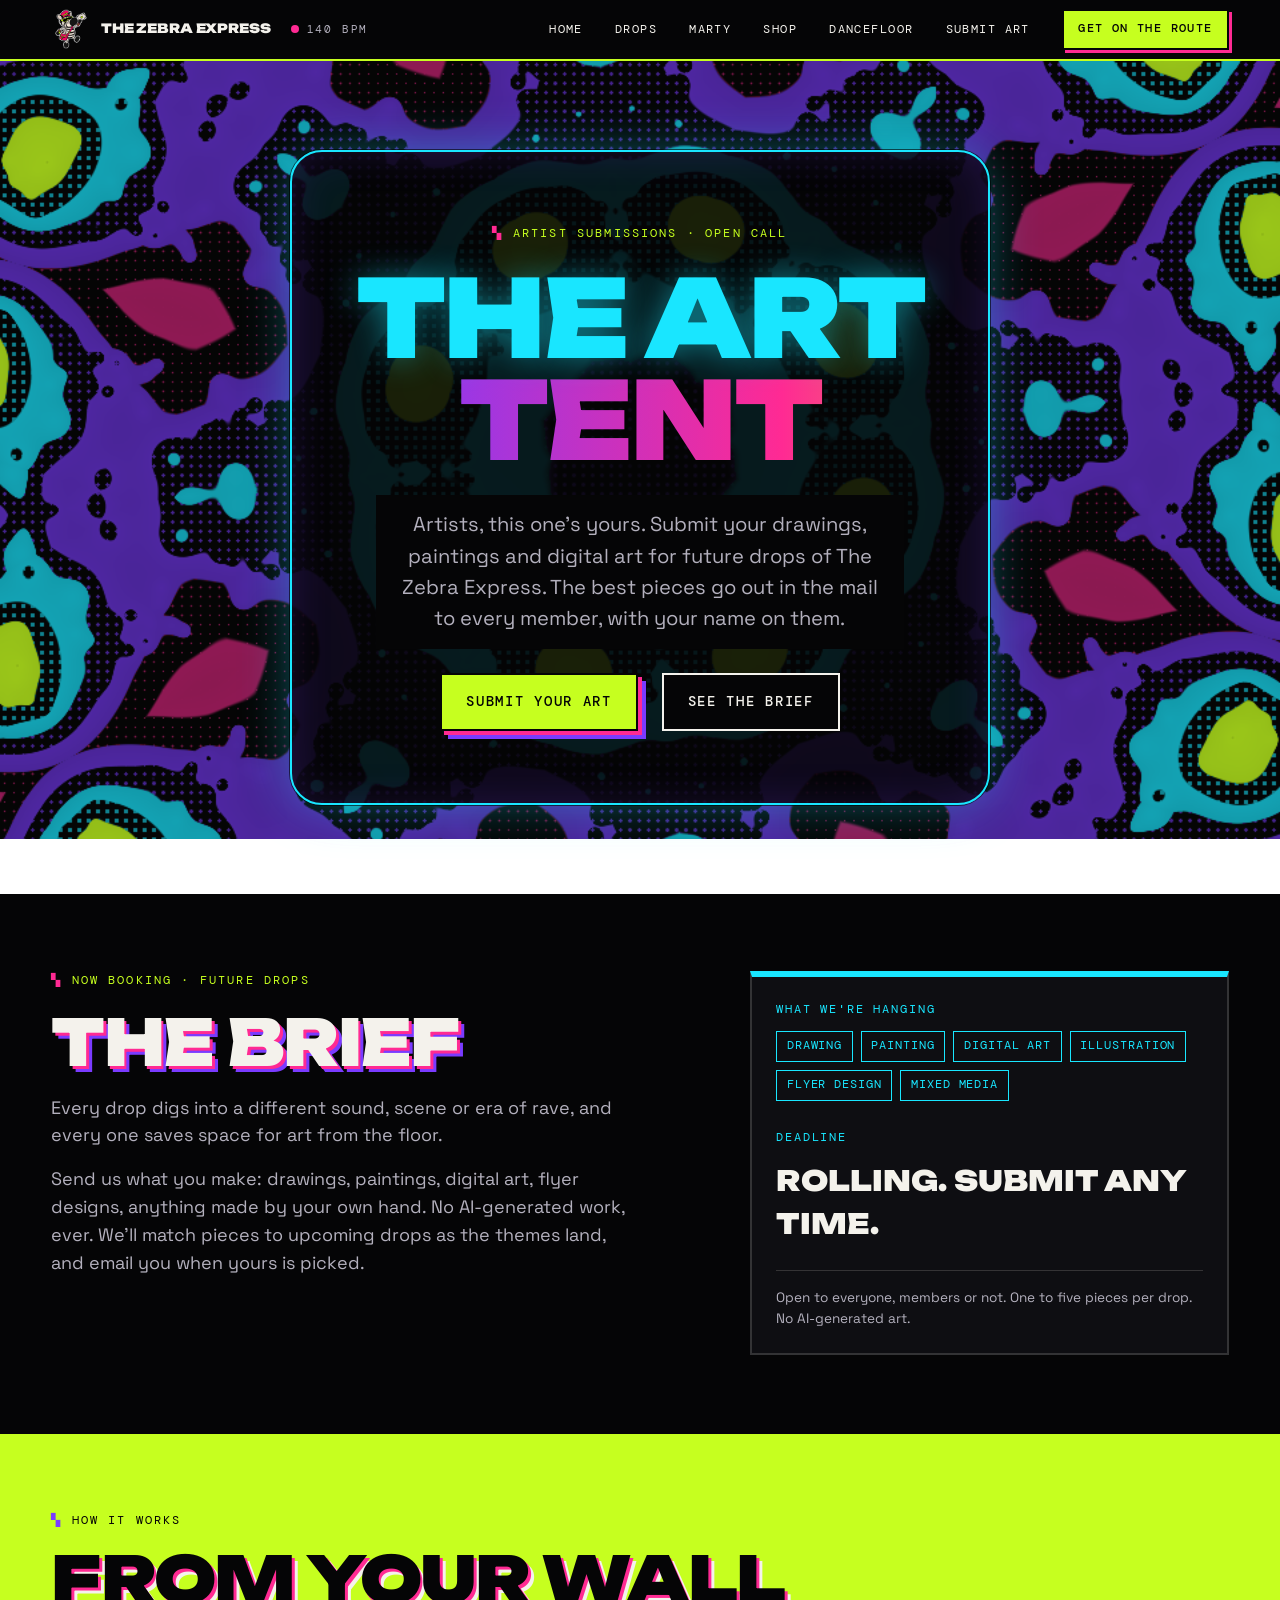
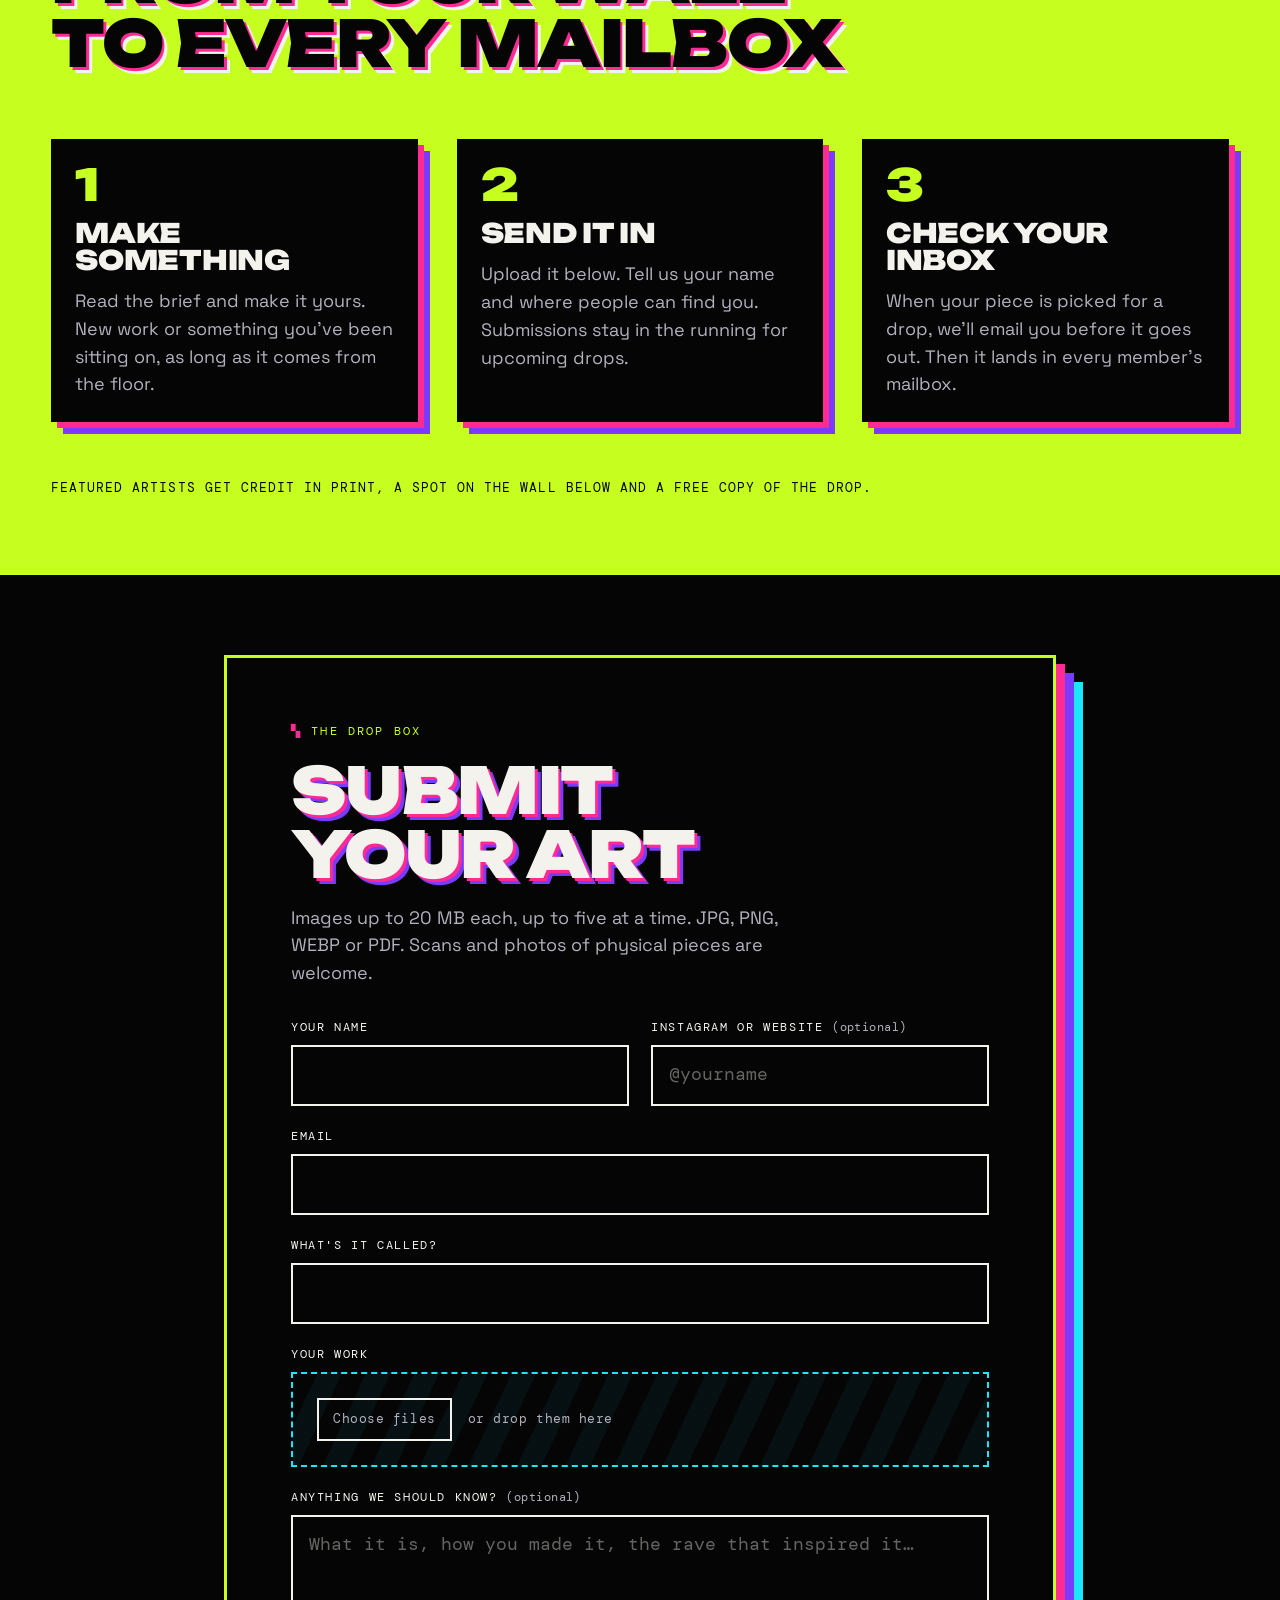
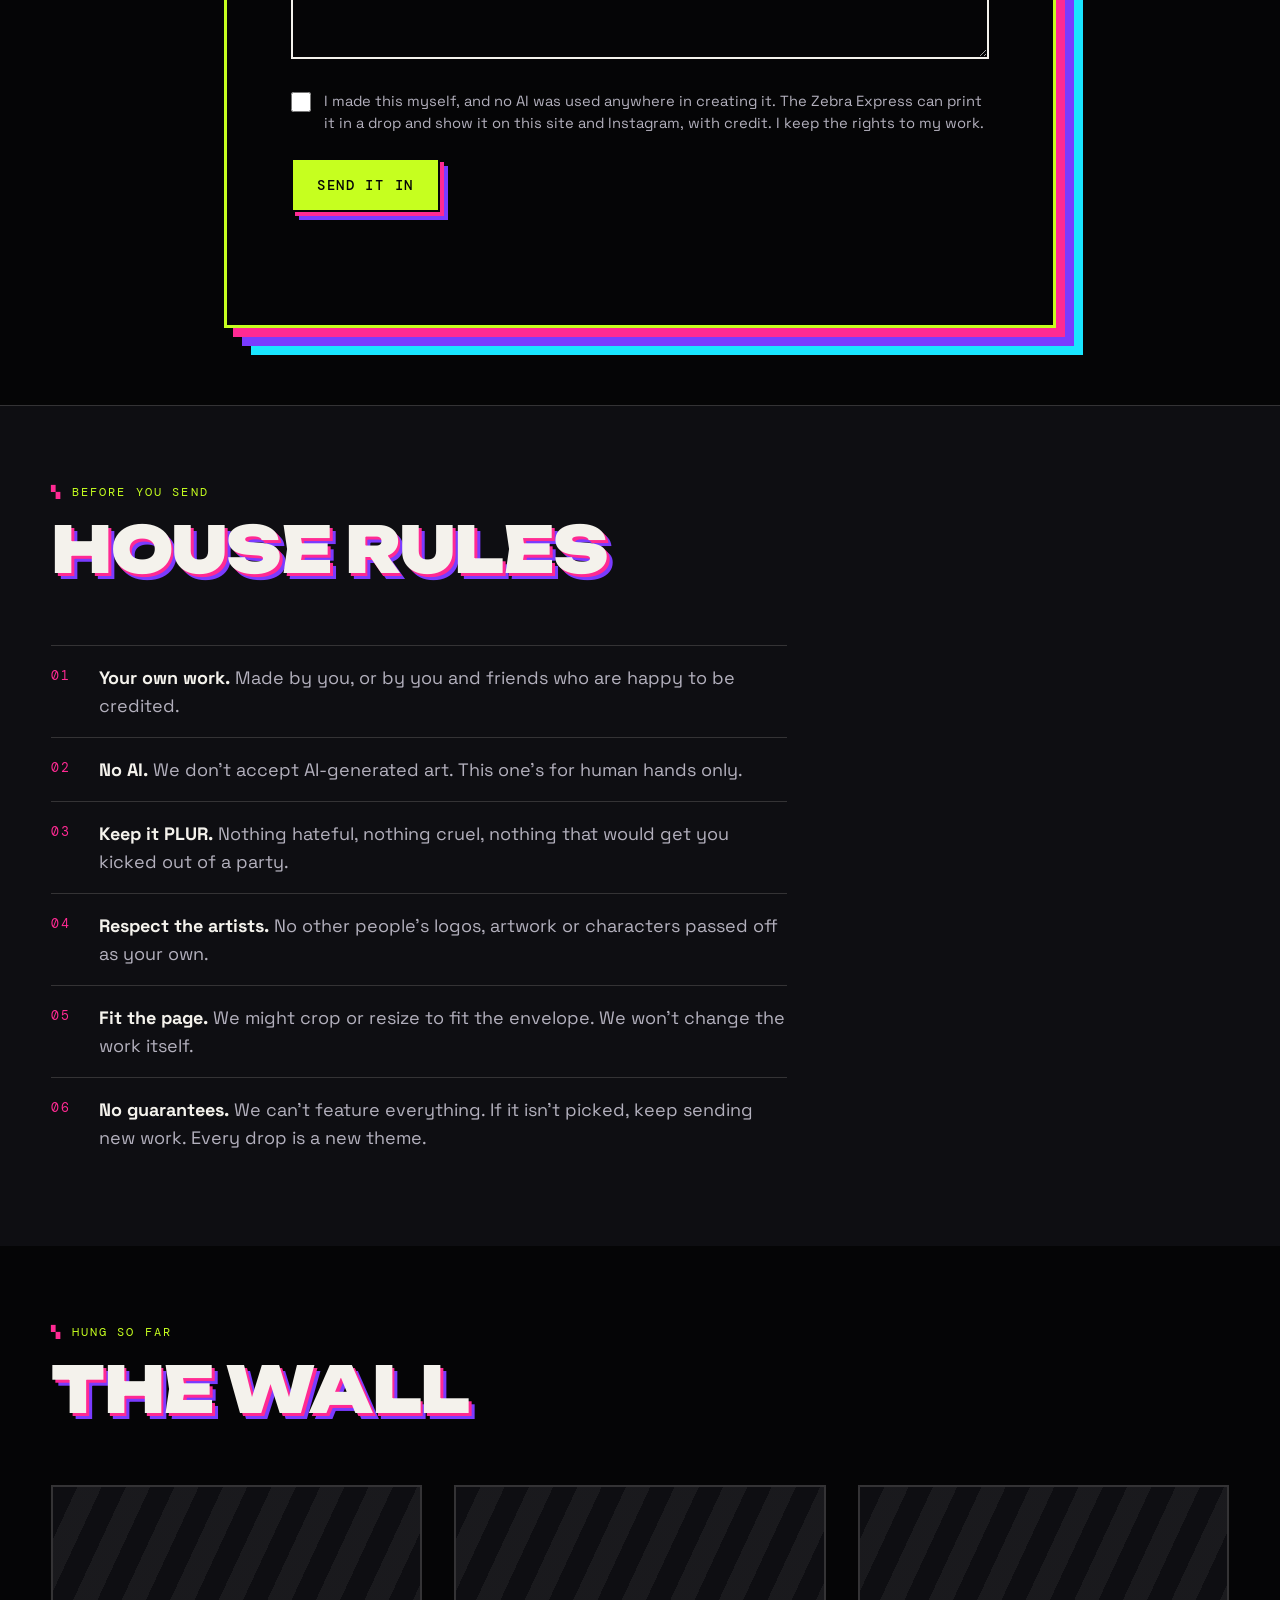
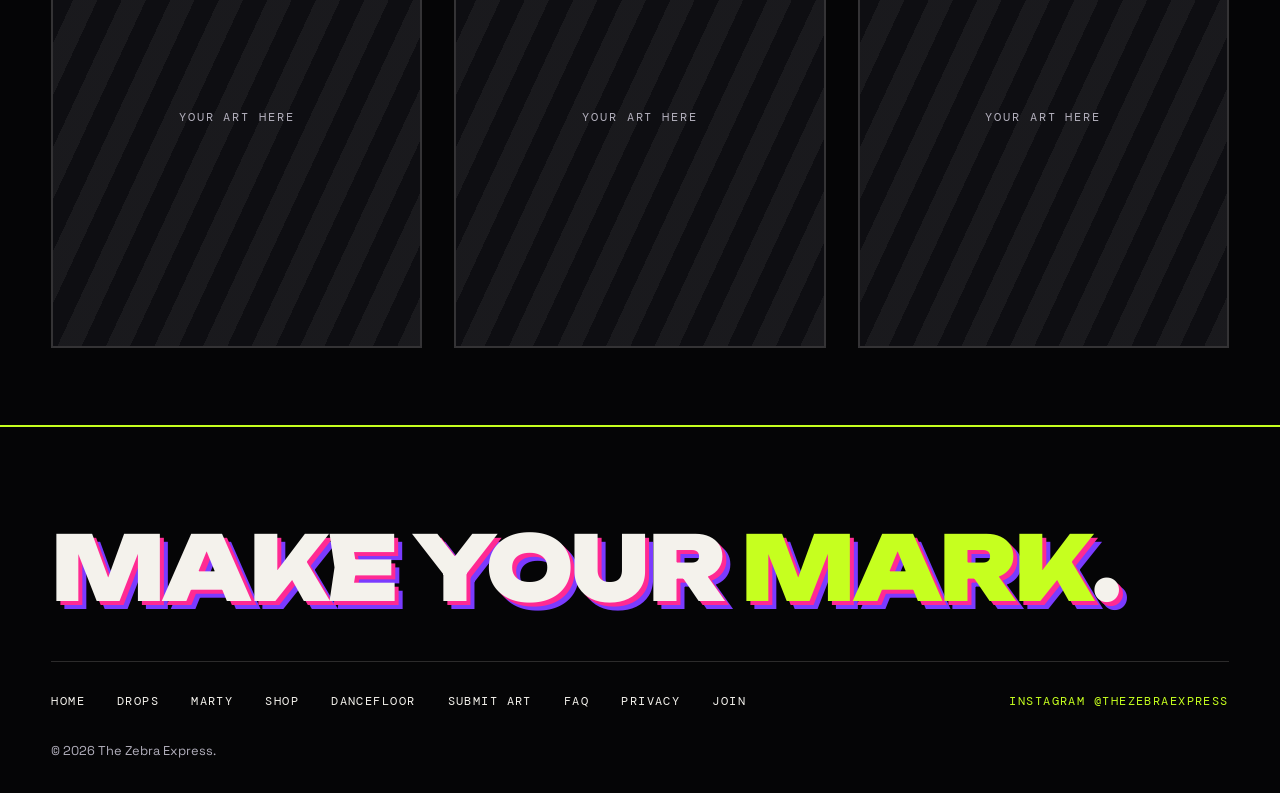
==== arttent.html @ 4c8a2a90 "Add the Art Tent: artist submissions for future drops A new page where artists submit drawings, pain" ====
<!DOCTYPE html>
<html lang="en">
<head>
  <meta charset="utf-8">
  <meta name="viewport" content="width=device-width, initial-scale=1">
  <title>The Art Tent: The Zebra Express</title>
  <meta name="description" content="The Art Tent is where artists submit work for future drops of The Zebra Express. Send in drawings, paintings and digital art, made by hand with no AI, and the best pieces go out in the mail to every member.">
  <!-- Social share card. URLs must be absolute. Using the Vercel address until thezebraexpress.com is verified; swap it back then. -->
  <meta property="og:type" content="website">
  <meta property="og:site_name" content="The Zebra Express">
  <meta property="og:title" content="The Art Tent: The Zebra Express">
  <meta property="og:description" content="Artists, submit your work for future drops. The best pieces go out in the mail to every member, with your name on them.">
  <meta property="og:url" content="https://theponyexpress.vercel.app/arttent.html">
  <meta property="og:image" content="https://theponyexpress.vercel.app/images/share.jpg">
  <meta property="og:image:width" content="1200">
  <meta property="og:image:height" content="630">
  <meta property="og:image:alt" content="The Zebra Express: snail mail for ravers. A round badge of Marty the zebra in a pink mail cap, over psychedelic stripes.">
  <meta name="twitter:card" content="summary_large_image">
  <meta name="theme-color" content="#050506">
  <link rel="icon" type="image/png" href="images/favicon.png">
  <link rel="apple-touch-icon" href="images/apple-touch-icon.png">
  <link rel="preconnect" href="https://fonts.googleapis.com">
  <link rel="preconnect" href="https://fonts.gstatic.com" crossorigin>
  <link href="https://fonts.googleapis.com/css2?family=DM+Mono:wght@400;500&family=Space+Grotesk:wght@400;500;700&family=Unbounded:wght@500;900&display=swap" rel="stylesheet">
  <link rel="stylesheet" href="styles.css?v=10">
</head>
<body>
  <a class="skip" href="#main">Skip to content</a>

  <canvas id="trip" data-mode="kaleido" aria-hidden="true"></canvas>

  <header class="site-header">
    <a class="wordmark" href="index.html" aria-label="The Zebra Express, home">
      <img src="images/marty.webp?v=5" alt="" width="40" height="40">
      <span>The Zebra Express</span>
    </a>
    <p class="bpm" aria-hidden="true"><i></i>140 BPM</p>
    <nav aria-label="Main">
      <a href="index.html">Home</a>
      <a href="drops.html">Drops</a>
      <a href="marty.html">Marty</a>
      <a href="shop.html">Shop</a>
      <a href="dancefloor.html">Dancefloor</a>
      <a href="arttent.html" aria-current="page">Submit art</a>
      <a class="btn btn--small" href="index.html#join">Get on the route</a>
    </nav>
  </header>

  <main id="main">
    <!-- HERO -->
    <section class="tent-hero window" id="top">
      <div class="tent-hero__card">
        <p class="tag">Artist submissions · Open call</p>
        <h1><span>The Art</span> <span>Tent</span></h1>
        <p class="lede">Artists, this one's yours. Submit your drawings, paintings and digital art for future drops of The Zebra Express. The best pieces go out in the mail to every member, with your name on them.</p>
        <div class="hero__actions">
          <a class="btn" href="#submit">Submit your art</a>
          <a class="btn btn--ghost" href="#brief">See the brief</a>
        </div>
      </div>
    </section>

    <!-- THE BRIEF -->
    <section class="brief" id="brief">
      <div class="brief__copy">
        <p class="tag" id="brief-tag">Now booking · Future drops</p>
        <h2 id="brief-title">The brief</h2>
        <div class="brief__text" id="brief-text"></div>
      </div>
      <aside class="brief__card">
        <p class="brief__label">What we're hanging</p>
        <ul class="brief__wanted" id="brief-wanted"></ul>
        <p class="brief__label">Deadline</p>
        <p class="brief__deadline" id="brief-deadline">Rolling</p>
        <p class="brief__fine">Open to everyone, members or not. One to five pieces per drop. No AI-generated art.</p>
      </aside>
    </section>

    <!-- HOW IT WORKS -->
    <section class="spot" id="how">
      <div class="spot__head">
        <p class="tag">How it works</p>
        <h2>From your wall to every mailbox</h2>
      </div>
      <ol class="spot__steps">
        <li>
          <span>1</span>
          <h3>Make something</h3>
          <p>Read the brief and make it yours. New work or something you've been sitting on, as long as it comes from the floor.</p>
        </li>
        <li>
          <span>2</span>
          <h3>Send it in</h3>
          <p>Upload it below. Tell us your name and where people can find you. Submissions stay in the running for upcoming drops.</p>
        </li>
        <li>
          <span>3</span>
          <h3>Check your inbox</h3>
          <p>When your piece is picked for a drop, we'll email you before it goes out. Then it lands in every member's mailbox.</p>
        </li>
      </ol>
      <p class="spot__fine">Featured artists get credit in print, a spot on the wall below and a free copy of the drop.</p>
    </section>

    <!-- SUBMIT -->
    <section class="join window" id="submit">
      <div class="join__card submit">
        <p class="tag">The drop box</p>
        <h2>Submit your art</h2>
        <p>Images up to 20 MB each, up to five at a time. JPG, PNG, WEBP or PDF. Scans and photos of physical pieces are welcome.</p>

        <form class="submit__form" id="submit-form" novalidate>
          <div class="submit__row">
            <div class="field">
              <label for="art-name">Your name</label>
              <input id="art-name" name="name" type="text" autocomplete="name" required>
            </div>
            <div class="field">
              <label for="art-handle">Instagram or website <span>(optional)</span></label>
              <input id="art-handle" name="handle" type="text" placeholder="@yourname">
            </div>
          </div>
          <div class="field">
            <label for="art-email">Email</label>
            <input id="art-email" name="email" type="email" autocomplete="email" required>
          </div>
          <div class="field">
            <label for="art-title">What's it called?</label>
            <input id="art-title" name="title" type="text" required>
          </div>
          <div class="field">
            <label for="art-files">Your work</label>
            <label class="drop-zone" for="art-files">
              <input id="art-files" name="files" type="file" accept="image/jpeg,image/png,image/webp,application/pdf" multiple required>
              <span class="drop-zone__cta">Choose files</span>
              <span class="drop-zone__list" id="art-file-list" aria-live="polite"></span>
            </label>
          </div>
          <div class="field">
            <label for="art-note">Anything we should know? <span>(optional)</span></label>
            <textarea id="art-note" name="note" rows="4" placeholder="What it is, how you made it, the rave that inspired it…"></textarea>
          </div>
          <label class="check">
            <input type="checkbox" name="rights" required>
            <span>I made this myself, and no AI was used anywhere in creating it. The Zebra Express can print it in a drop and show it on this site and Instagram, with credit. I keep the rights to my work.</span>
          </label>
          <button class="btn" type="submit">Send it in</button>
          <p class="signup__msg" id="submit-msg" role="status" aria-live="polite"></p>
        </form>
      </div>
    </section>

    <!-- HOUSE RULES -->
    <section class="rules" id="rules">
      <div class="section-head">
        <p class="tag">Before you send</p>
        <h2>House rules</h2>
      </div>
      <ol class="rules__list">
        <li><strong>Your own work.</strong> Made by you, or by you and friends who are happy to be credited.</li>
        <li><strong>No AI.</strong> We don't accept AI-generated art. This one's for human hands only.</li>
        <li><strong>Keep it PLUR.</strong> Nothing hateful, nothing cruel, nothing that would get you kicked out of a party.</li>
        <li><strong>Respect the artists.</strong> No other people's logos, artwork or characters passed off as your own.</li>
        <li><strong>Fit the page.</strong> We might crop or resize to fit the envelope. We won't change the work itself.</li>
        <li><strong>No guarantees.</strong> We can't feature everything. If it isn't picked, keep sending new work. Every drop is a new theme.</li>
      </ol>
    </section>

    <!-- THE WALL -->
    <section class="evidence" id="wall-section">
      <div class="section-head">
        <p class="tag">Hung so far</p>
        <h2>The wall</h2>
      </div>
      <div class="gallery" id="wall"></div>
    </section>
  </main>

  <footer class="site-footer">
    <p class="footer__big">Make your <span class="hl">mark</span>.</p>
    <nav aria-label="Footer">
      <a href="index.html">Home</a>
      <a href="drops.html">Drops</a>
      <a href="marty.html">Marty</a>
      <a href="shop.html">Shop</a>
      <a href="dancefloor.html">Dancefloor</a>
      <a href="arttent.html" aria-current="page">Submit art</a>
      <a href="faq.html">FAQ</a>
      <a href="#privacy" data-modal="privacy">Privacy</a>
      <a href="index.html#join">Join</a>
      <a class="footer__ig" href="https://www.instagram.com/thezebraexpress/" rel="noopener" target="_blank">Instagram @thezebraexpress</a>
    </nav>
    <p class="footer__fine">© 2026 The Zebra Express.</p>
  </footer>

    <script src="art-data.js"></script>
  <script src="arttent.js"></script>
  <script src="script.js"></script>
</body>
</html>
---- styles.css ----
:root {
  --ink: #050506;
  --ink-2: #0e0e12;
  --white: #f4f2ec;
  --dim: #b3b0bd;
  --acid: #c6ff1f;
  --pink: #ff2a93;
  --uv: #7a3bff;
  --cyan: #19e6ff;
  --line: rgba(244, 242, 236, 0.16);

  --display: "Unbounded", "Arial Black", sans-serif;
  --body: "Space Grotesk", system-ui, sans-serif;
  --mono: "DM Mono", ui-monospace, monospace;

  --pad: clamp(1.25rem, 4vw, 3.5rem);
  --section-y: clamp(3rem, 6vw, 5rem); /* top and bottom space inside each section */
  --beat: 0.4286s; /* one beat at 140 BPM */
  --echo: 0.045em 0.045em 0 var(--pink), 0.09em 0.09em 0 var(--uv);
}

*, *::before, *::after { box-sizing: border-box; }

html {
  scroll-behavior: smooth;
  scroll-padding-top: 4.5rem; /* keep anchored sections clear of the sticky header */
  overflow-x: clip;
  background: var(--ink);
  /* No rubber-band bounce past the top or bottom: it would slide the page away and show
     the fixed stripes behind the header and footer. */
  overscroll-behavior-y: none;
}

body {
  margin: 0;
  color: var(--white);
  font-family: var(--body);
  font-size: clamp(1rem, 0.95rem + 0.25vw, 1.125rem);
  line-height: 1.55;
  -webkit-font-smoothing: antialiased;
  overscroll-behavior-y: none;
  /* No overflow here: it would turn body into a scroll box and stop the header sticking.
     Sideways overflow is clipped on html instead. */
}

img { display: block; max-width: 100%; height: auto; }

h1, h2, h3 {
  font-family: var(--display);
  font-weight: 900;
  text-transform: uppercase;
  line-height: 1;
  margin: 0;
}

h1 { font-size: clamp(1.9rem, 7.6vw, 7.75rem); letter-spacing: -0.03em; }
h2 {
  font-size: clamp(1.9rem, 5vw, 4.25rem);
  letter-spacing: -0.025em;
  text-shadow: var(--echo);
  text-wrap: balance;
}
h3 { font-size: clamp(1.1rem, 2.1vw, 1.75rem); letter-spacing: -0.01em; }

p { margin: 0; }
a { color: inherit; }

:focus-visible { outline: 3px solid var(--cyan); outline-offset: 3px; }

.hl { color: var(--acid); }

.tag {
  font-family: var(--mono);
  font-size: 0.75rem;
  letter-spacing: 0.18em;
  text-transform: uppercase;
  color: var(--acid);
}
.tag::before { content: "▚ "; color: var(--pink); }

.skip {
  position: absolute;
  left: -999px;
  top: 0.5rem;
  background: var(--acid);
  color: var(--ink);
  padding: 0.6rem 1rem;
  z-index: 100;
}
.skip:focus { left: 0.5rem; }

.defs { position: absolute; }

/* ---------- Animated background ---------- */

#trip {
  position: fixed;
  inset: 0;
  width: 100%;
  height: 100%;
  z-index: -1;
  /* shown until WebGL paints, and if it can't */
  background:
    repeating-linear-gradient(115deg, var(--ink) 0 38px, transparent 38px 76px),
    linear-gradient(135deg, var(--acid), var(--pink) 45%, var(--uv) 75%, var(--cyan));
}

/* Solid sections cover the background; .window sections let it through */
.drop, .inside, .marty, .site-footer { background: var(--ink); }

/* ---------- Buttons ---------- */

.btn {
  display: inline-block;
  font-family: var(--mono);
  font-weight: 500;
  font-size: 0.88rem;
  letter-spacing: 0.12em;
  text-transform: uppercase;
  text-decoration: none;
  color: var(--ink);
  background: var(--acid);
  border: 2px solid var(--ink);
  border-radius: 0;
  padding: 1rem 1.5rem;
  box-shadow: 4px 4px 0 var(--pink), 8px 8px 0 var(--uv);
  cursor: pointer;
  transition: transform 0.12s ease, box-shadow 0.12s ease;
}
.btn:hover { transform: translate(-2px, -2px); box-shadow: 6px 6px 0 var(--pink), 12px 12px 0 var(--uv), 18px 18px 0 var(--cyan); }
.btn:active { transform: translate(4px, 4px); box-shadow: 2px 2px 0 var(--pink); }
.btn--small { white-space: nowrap; padding: 0.6rem 0.9rem; font-size: 0.72rem; box-shadow: 3px 3px 0 var(--pink); }
.btn--small:hover { box-shadow: 4px 4px 0 var(--pink), 8px 8px 0 var(--uv); }
.btn--ghost { background: var(--ink); color: var(--white); border-color: var(--white); box-shadow: none; }
.btn--ghost:hover { background: var(--white); color: var(--ink); box-shadow: 6px 6px 0 var(--pink); }

/* ---------- Header ---------- */

.site-header {
  position: sticky;
  top: 0;
  z-index: 50;
  display: flex;
  align-items: center;
  gap: 1.25rem;
  padding: 0.55rem var(--pad);
  background: var(--ink);
  border-bottom: 2px solid var(--acid);
}

.wordmark {
  display: flex;
  align-items: center;
  gap: 0.6rem;
  text-decoration: none;
  font-family: var(--display);
  font-weight: 900;
  font-size: 0.8rem;
  letter-spacing: -0.01em;
  text-transform: uppercase;
  white-space: nowrap;
}
.wordmark img { width: 40px; height: 40px; }

.bpm {
  display: flex;
  align-items: center;
  gap: 0.5rem;
  font-family: var(--mono);
  font-size: 0.7rem;
  letter-spacing: 0.16em;
  color: var(--dim);
}
.bpm i {
  width: 8px;
  height: 8px;
  border-radius: 50%;
  background: var(--pink);
  animation: kick var(--beat) ease-out infinite;
}
@keyframes kick {
  0% { transform: scale(1.7); background: var(--acid); }
  100% { transform: scale(1); background: var(--pink); }
}

.site-header nav {
  display: flex;
  align-items: center;
  gap: clamp(0.9rem, 2.5vw, 2rem);
  margin-left: auto;
  font-family: var(--mono);
  font-size: 0.75rem;
  letter-spacing: 0.12em;
  text-transform: uppercase;
}
.site-header nav a:not(.btn) { text-decoration: none; padding: 0.5rem 0; white-space: nowrap; }
@media (max-width: 1000px) { .site-header nav a:not(.btn) { display: none; } }

.site-header nav .nav__menu-only { display: none; }

/* Phone and tablet menu. script.js builds the button and panel from the header's own links. */
.nav-toggle {
  display: none;
  flex: none;
  flex-direction: column;
  align-items: center;
  justify-content: center;
  gap: 5px;
  width: 44px;
  height: 44px;
  padding: 0;
  background: var(--ink);
  border: 2px solid var(--white);
  cursor: pointer;
}
.nav-toggle span { width: 20px; height: 2px; background: var(--white); transition: transform 0.2s ease, opacity 0.2s ease; }
.nav-toggle:focus-visible { outline: 3px solid var(--acid); outline-offset: 3px; }
.is-open .nav-toggle { border-color: var(--acid); }
.is-open .nav-toggle span { background: var(--acid); }
.is-open .nav-toggle span:nth-child(1) { transform: translateY(7px) rotate(45deg); }
.is-open .nav-toggle span:nth-child(2) { opacity: 0; }
.is-open .nav-toggle span:nth-child(3) { transform: translateY(-7px) rotate(-45deg); }
.site-menu {
  position: absolute;
  top: 100%;
  left: 0;
  right: 0;
  display: none;
  flex-direction: column;
  max-height: calc(100vh - 4rem);
  max-height: calc(100dvh - 4rem);
  overflow-y: auto;
  padding: 0.5rem var(--pad) 1.5rem;
  background: var(--ink);
  border-top: 1px solid var(--line);
  border-bottom: 2px solid var(--acid);
  box-shadow: 0 1.5rem 3rem rgb(0 0 0 / 0.6);
}
.site-menu a {
  padding: 1rem 0;
  border-bottom: 1px solid var(--line);
  font-family: var(--display);
  font-weight: 900;
  font-size: 1.25rem;
  text-transform: uppercase;
  text-decoration: none;
}
.site-menu a:hover, .site-menu a:focus-visible { color: var(--acid); }
.site-menu a[aria-current="page"] { color: var(--pink); }
@media (max-width: 1000px) {
  .nav-toggle { display: inline-flex; }
  .is-open .site-menu { display: flex; }
}
@media (prefers-reduced-motion: reduce) { .nav-toggle span { transition: none; } }

@media (max-width: 1150px) { .bpm { display: none; } .site-header nav { gap: clamp(0.8rem, 1.6vw, 2rem); } }
.site-header nav a:not(.btn):hover { color: var(--acid); }

/* ---------- Hero ---------- */

.hero {
  position: relative;
  min-height: min(92vh, 60rem);
  display: flex;
  flex-direction: column;
  justify-content: center;
  align-items: flex-start;
  gap: 1.5rem;
  padding: clamp(3rem, 7vw, 6rem) var(--pad) clamp(4rem, 9vw, 8rem);
  overflow: hidden;
}

.hero > .tag,
.lede {
  background: var(--ink);
  padding: 0.5rem 0.8rem;
}
.hero > * { position: relative; z-index: 2; }

.strip {
  display: table;
  background: var(--ink);
  color: var(--white);
  padding: 0.12em 0.22em 0.16em;
  text-shadow: var(--echo);
}
.strip + .strip { margin-top: 0.08em; }
.strip--acid { color: var(--acid); margin-left: clamp(0rem, 5vw, 5rem); }

.lede { max-width: 33rem; font-size: 1.12em; padding: 0.9rem 1.1rem; }

.hero__actions { display: flex; flex-wrap: wrap; align-items: center; gap: 1.5rem; margin-top: 0.75rem; }

.hero__marty {
  position: absolute !important;
  z-index: 1 !important;
  right: clamp(-2rem, 2vw, 3rem);
  bottom: clamp(-1rem, 2vw, 3rem);
  width: clamp(13rem, 34vw, 31rem);
  aspect-ratio: 1;
  animation: bob calc(var(--beat) * 4) ease-in-out infinite;
}
.hero__marty img { position: absolute; inset: 0; width: 100%; height: 100%; }
.echo { opacity: 0.9; mix-blend-mode: screen; }
.echo--1 { filter: hue-rotate(70deg) saturate(2); animation: trail1 calc(var(--beat) * 8) ease-in-out infinite; }
.echo--2 { filter: hue-rotate(160deg) saturate(2); animation: trail2 calc(var(--beat) * 8) ease-in-out infinite; }
.echo--3 { filter: hue-rotate(250deg) saturate(2); animation: trail3 calc(var(--beat) * 8) ease-in-out infinite; }
@keyframes bob { 50% { transform: translateY(-2.5%) rotate(-2deg); } }
@keyframes trail1 { 0%, 100% { transform: translate(-3%, 1%); } 50% { transform: translate(-6%, 2%); } }
@keyframes trail2 { 0%, 100% { transform: translate(-6%, 2%); } 50% { transform: translate(-12%, 4%); } }
@keyframes trail3 { 0%, 100% { transform: translate(-9%, 3%); } 50% { transform: translate(-18%, 6%); } }

/* ---------- Ticker ---------- */

.ticker {
  position: relative;
  z-index: 3;
  background: var(--acid);
  color: var(--ink);
  border-block: 3px solid var(--ink);
  overflow: hidden;
}
.ticker__track { display: flex; width: max-content; animation: slide 30s linear infinite; }
.ticker span {
  font-family: var(--display);
  font-weight: 900;
  font-size: clamp(0.95rem, 1.9vw, 1.5rem);
  text-transform: uppercase;
  padding: 0.75rem 0;
  white-space: nowrap;
}
.ticker span::after { content: "✶"; margin: 0 1.5rem; color: var(--pink); }
@keyframes slide { to { transform: translateX(-50%); } }

/* ---------- Drop ---------- */

.drop {
  display: grid;
  grid-template-columns: minmax(0, 1.05fr) minmax(0, 1fr);
  align-items: center;
  gap: clamp(3rem, 6vw, 6rem);
  padding: var(--section-y) var(--pad);
}

.frame {
  margin: 0 28px 28px 0;
  border: 3px solid var(--acid);
  box-shadow: 9px 9px 0 var(--pink), 18px 18px 0 var(--uv), 27px 27px 0 var(--cyan);
  transition: box-shadow 0.3s ease;
}
.frame:hover { box-shadow: 12px 12px 0 var(--cyan), 24px 24px 0 var(--pink), 36px 36px 0 var(--uv); }
.frame img { width: 100%; }

.drop__copy > * + * { margin-top: 1.1rem; }
.drop__copy h2 { margin-bottom: 1.75rem; }
.drop__copy > p:not(.tag) { max-width: 34rem; color: var(--dim); }

.label {
  display: grid;
  grid-template-columns: repeat(3, minmax(0, 1fr));
  margin: 2.25rem 0 0;
  border: 1px solid var(--line);
}
.label div { padding: 0.85rem 1rem; }
.label div + div { border-left: 1px solid var(--line); }
.label dt, .specs dt {
  font-family: var(--mono);
  font-size: 0.68rem;
  letter-spacing: 0.16em;
  text-transform: uppercase;
  color: var(--pink);
}
.label dd { margin: 0.25rem 0 0; font-family: var(--mono); font-size: 0.9rem; }

/* ---------- Set times ---------- */

.inside {
  padding: var(--section-y) var(--pad);
  background: var(--ink-2);
  border-block: 1px solid var(--line);
}

.section-head > * + * { margin-top: 1rem; }
.section-head { margin-bottom: clamp(2.25rem, 5vw, 4rem); }

.sets { list-style: none; margin: 0; padding: 0; }
.sets li {
  position: relative;
  display: grid;
  grid-template-columns: clamp(4.5rem, 12vw, 10rem) minmax(0, 1fr) auto;
  gap: clamp(1rem, 3vw, 3rem);
  align-items: baseline;
  padding: clamp(1.4rem, 3vw, 2.1rem) clamp(0.5rem, 1.5vw, 1.25rem);
  border-top: 1px solid var(--line);
  transition: background 0.15s ease, color 0.15s ease;
}
.sets li:last-child { border-bottom: 1px solid var(--line); }
.sets li:nth-child(5n + 1) { --row: var(--acid); }
.sets li:nth-child(5n + 2) { --row: var(--pink); }
.sets li:nth-child(5n + 3) { --row: var(--cyan); }
.sets li:nth-child(5n + 4) { --row: var(--uv); }
.sets li:nth-child(5n + 5) { --row: var(--acid); }

.sets__time {
  font-family: var(--mono);
  font-size: clamp(1.2rem, 3vw, 2.25rem);
  color: var(--row);
  letter-spacing: 0.02em;
}
.sets p { margin-top: 0.6rem; max-width: 42rem; color: var(--dim); }
.sets__kind {
  font-family: var(--mono);
  font-size: 0.68rem;
  letter-spacing: 0.16em;
  text-transform: uppercase;
  border: 1px solid currentColor;
  padding: 0.3rem 0.6rem;
  color: var(--row);
}

.sets li:hover { background: var(--row); color: var(--ink); }
.sets li:hover :is(.sets__time, .sets__kind, p) { color: var(--ink); }
.sets li:nth-child(5n + 4):hover,
.sets li:nth-child(5n + 4):hover :is(.sets__time, .sets__kind, p) { color: var(--white); }

/* ---------- Crowd band ---------- */

.band {
  position: relative;
  height: clamp(22rem, 62vw, 44rem);
  overflow: hidden;
  background: var(--ink);
}
.band img {
  width: 100%;
  height: 100%;
  object-fit: cover;
  animation: hue 24s linear infinite;
}
@keyframes hue { to { filter: hue-rotate(360deg); } }
.band__text {
  position: absolute;
  inset: 0;
  display: grid;
  place-content: center;
  font-family: var(--display);
  font-weight: 900;
  font-size: clamp(2.2rem, 9.5vw, 9rem);
  line-height: 0.92;
  letter-spacing: -0.03em;
  text-transform: uppercase;
  text-align: center;
  color: var(--white);
  mix-blend-mode: difference;
}

/* ---------- Marty ---------- */

.marty {
  display: grid;
  grid-template-columns: minmax(0, 0.9fr) minmax(0, 1fr);
  align-items: center;
  gap: clamp(2rem, 5vw, 5rem);
  padding: var(--section-y) var(--pad);
}

.marty__art {
  position: relative;
  aspect-ratio: 1;
  display: grid;
  place-items: center;
  overflow: hidden;
  border: 3px solid var(--white);
  background: var(--ink);
}
/* The warped checkerboard behind him, kept quiet so Marty does the talking */
.marty__art::before {
  content: "";
  position: absolute;
  inset: -30%;
  background: conic-gradient(var(--ink) 25%, var(--acid) 0 50%, var(--ink) 0 75%, var(--pink) 0) 0 0 / 110px 110px;
  filter: url(#warp);
  opacity: 0.22;
  animation: drift 90s linear infinite;
}
.marty__art::after {
  content: "";
  position: absolute;
  inset: 0;
  background: radial-gradient(circle at 50% 50%, transparent 30%, rgb(5 5 6 / 0.7) 85%);
  pointer-events: none;
}
@keyframes drift { to { transform: rotate(360deg); } }
.marty__art img { position: relative; z-index: 1; width: 88%; transition: transform 0.4s cubic-bezier(0.3, 1.6, 0.5, 1); }
.marty__art:hover img { transform: rotate(-5deg) scale(1.05); }

.marty__copy > * + * { margin-top: 1.25rem; }
.marty__copy > p:not(.tag) { max-width: 34rem; color: var(--dim); }

.specs { margin: 2rem 0 0; }
.specs div {
  display: grid;
  grid-template-columns: 9.5rem minmax(0, 1fr);
  gap: 1rem;
  padding: 0.75rem 0;
  border-top: 1px solid var(--line);
}
.specs dt { padding-top: 0.35em; }
.specs dd { margin: 0; }

/* ---------- Join ---------- */

.join { padding: var(--section-y) var(--pad); }

.join__card {
  max-width: 46rem;
  margin: 0 auto;
  background: var(--ink);
  border: 3px solid var(--acid);
  box-shadow: 9px 9px 0 var(--pink), 18px 18px 0 var(--uv), 27px 27px 0 var(--cyan);
  padding: clamp(1.75rem, 5vw, 4rem);
}
.join__card > * + * { margin-top: 1.1rem; }
.join__card > p:not(.tag) { color: var(--dim); max-width: 32rem; }

.signup { margin-top: 2rem; }
.signup label {
  display: block;
  font-family: var(--mono);
  font-size: 0.72rem;
  letter-spacing: 0.14em;
  text-transform: uppercase;
  margin-bottom: 0.5rem;
}
.signup__row { display: flex; flex-wrap: wrap; gap: 1.25rem; }
.signup input {
  flex: 1 1 16rem;
  min-width: 0;
  font: inherit;
  font-family: var(--mono);
  color: var(--white);
  background: transparent;
  border: 2px solid var(--white);
  border-radius: 0;
  padding: 0.9rem 1rem;
}
.signup input::placeholder { color: rgba(244, 242, 236, 0.4); }
.signup input:focus-visible { border-color: var(--cyan); }
.signup input[aria-invalid="true"] { border-color: var(--pink); }
.signup__msg { min-height: 1.5em; margin-top: 1.1rem; font-weight: 500; color: var(--acid); }
.signup__msg.is-error { color: var(--pink); }
.signup__note { margin-top: 0.25rem; font-size: 0.85rem; color: var(--dim); }

/* ---------- Footer ---------- */

.site-footer {
  padding: clamp(3.5rem, 8vw, 6rem) var(--pad) 2rem;
  border-top: 2px solid var(--acid);
}
.footer__big {
  font-family: var(--display);
  font-weight: 900;
  font-size: clamp(1.9rem, 7vw, 6.5rem);
  line-height: 1;
  letter-spacing: -0.03em;
  text-transform: uppercase;
  text-shadow: var(--echo);
  text-wrap: balance;
}
.site-footer nav {
  display: flex;
  flex-wrap: wrap;
  gap: 0.5rem 2rem;
  margin-top: 3rem;
  padding-top: 1.5rem;
  border-top: 1px solid var(--line);
  font-family: var(--mono);
  font-size: 0.75rem;
  letter-spacing: 0.12em;
  text-transform: uppercase;
}
.site-footer nav a { text-decoration: none; padding: 0.4rem 0; }
.site-footer nav a:hover { color: var(--acid); }
.footer__fine { margin-top: 1.5rem; font-size: 0.8rem; color: var(--dim); }

/* ---------- Responsive ---------- */

@media (max-width: 860px) {
  .drop, .marty { grid-template-columns: minmax(0, 1fr); }
  .site-header nav a:not(.btn), .bpm { display: none; }
  .hero { justify-content: flex-start; padding-bottom: clamp(15rem, 62vw, 24rem); }
  .hero__marty { width: clamp(14rem, 62vw, 22rem); right: 0; bottom: 0; }
  .strip--acid { margin-left: 0; }
  .frame { margin: 0 20px 20px 0; box-shadow: 6px 6px 0 var(--pink), 12px 12px 0 var(--uv), 18px 18px 0 var(--cyan); }
  .join__card { box-shadow: 6px 6px 0 var(--pink), 12px 12px 0 var(--uv); margin-right: 12px; }
  .marty__art { max-width: 26rem; }
  .sets li { grid-template-columns: 4.25rem minmax(0, 1fr); }
  .sets__kind { grid-column: 2; justify-self: start; }
}

@media (max-width: 480px) {
  .site-header { gap: 0.6rem; }
  .wordmark { white-space: normal; line-height: 1.05; font-size: 0.66rem; gap: 0.4rem; }
  .wordmark img { width: 34px; height: 34px; }
  .wordmark span { max-width: 4.6rem; }
  .btn--small { padding: 0.55rem 0.6rem; letter-spacing: 0.06em; }
  .specs div { grid-template-columns: minmax(0, 1fr); gap: 0.15rem; }
  .label { grid-template-columns: minmax(0, 1fr); }
  .label div + div { border-left: 0; border-top: 1px solid var(--line); }
  .signup .btn { width: 100%; }
  /* hero on phones: a smaller tag, smaller buttons stacked on the left, and Marty dancing beside them */
  .hero { min-height: 0; padding-bottom: 2.5rem; }
  .hero > .tag { font-size: 0.62rem; letter-spacing: 0.12em; }
  .hero__actions { flex-direction: column; align-items: flex-start; gap: 1rem; max-width: 58%; }
  .hero__actions .btn { padding: 0.75rem 0.95rem; font-size: 0.74rem; letter-spacing: 0.08em; box-shadow: 3px 3px 0 var(--pink), 6px 6px 0 var(--uv); }
  .hero__marty { width: 46vw; right: -0.25rem; bottom: 1.25rem; }
}

@media (prefers-reduced-motion: reduce) {
  html { scroll-behavior: auto; }
  .ticker__track, .bpm i, .hero__marty, .echo, .band img, .marty__art::before { animation: none; }
  .echo--1 { transform: translate(-4%, 1.5%); }
  .echo--2 { transform: translate(-8%, 3%); }
  .echo--3 { transform: translate(-12%, 4.5%); }
  .btn, .sets li, .frame, .marty__art img { transition: none; }
}

@media (max-width: 400px) {
  .wordmark span { display: none; }
}

/* ==========================================================================
   Marty's page
   ========================================================================== */

/* ---------- Hero: Marty at the centre of a spiral ---------- */

.vortex {
  position: relative;
  min-height: calc(100vh - 3.5rem);
  display: flex;
  flex-direction: column;
  align-items: center;
  justify-content: center;
  text-align: center;
  padding: 1.75rem var(--pad) 3rem;
  overflow: hidden;
}
.vortex > .tag { background: var(--ink); padding: 0.5rem 0.8rem; }

.vortex h1 {
  display: flex;
  flex-direction: column;
  align-items: center;
  margin-top: 1rem;
}
.vortex__pre {
  position: relative;
  z-index: 1;
  background: var(--ink);
  color: var(--acid);
  padding: 0.35em 0.6em 0.4em;
  font-size: clamp(0.8rem, 3.6vw, 2.5rem);
  letter-spacing: -0.01em;
  line-height: 1;
  transform: rotate(-2deg);
  text-shadow: 0.06em 0.06em 0 var(--pink);
}
.vortex__name {
  display: flex;
  justify-content: center;
  margin-top: -0.02em;
  font-size: clamp(4rem, min(19vw, 21vh), 19rem);
  line-height: 0.85;
  letter-spacing: -0.04em;
  color: var(--white);
  -webkit-text-stroke: 0.035em var(--ink);
  paint-order: stroke fill;
  text-shadow:
    0.035em 0.035em 0 var(--pink),
    0.07em 0.07em 0 var(--uv),
    0.105em 0.105em 0 var(--cyan),
    0.14em 0.14em 0 var(--ink);
}
.vortex__name span {
  display: inline-block;
  animation: wave calc(var(--beat) * 8) ease-in-out infinite;
}
.vortex__name span:nth-child(2) { animation-delay: calc(var(--beat) * -1); color: var(--acid); }
.vortex__name span:nth-child(3) { animation-delay: calc(var(--beat) * -2); }
.vortex__name span:nth-child(4) { animation-delay: calc(var(--beat) * -3); color: var(--acid); }
.vortex__name span:nth-child(5) { animation-delay: calc(var(--beat) * -4); }
@keyframes wave {
  0%, 100% { transform: translateY(-5%) rotate(-3deg); }
  50% { transform: translateY(5%) rotate(3deg); }
}

.disc {
  position: relative;
  z-index: 2;
  width: clamp(13rem, min(58vw, 27vh), 27rem);
  aspect-ratio: 1;
  /* Clears the name's drop shadow plus the disc's own outer rings. */
  margin-top: calc(24px + clamp(1.75rem, 3.5vw, 3.5rem));
  border-radius: 50%;
  background: var(--ink);
  border: 3px solid var(--acid);
  box-shadow: 0 0 0 9px var(--ink), 0 0 0 12px var(--pink), 0 0 0 21px var(--ink), 0 0 0 24px var(--cyan);
  display: grid;
  place-items: center;
}
.disc__ring {
  position: absolute;
  inset: 0;
  width: 100%;
  height: 100%;
  font-family: var(--mono);
  font-size: 15px;
  letter-spacing: 0.1em;
  fill: var(--acid);
  animation: spin 30s linear infinite;
}
@keyframes spin { to { transform: rotate(360deg); } }
.disc img {
  position: relative;
  width: 74%;
  animation: bob calc(var(--beat) * 4) ease-in-out infinite;
}

.vortex .lede { margin-top: calc(24px + 1.25rem); max-width: 34rem; }
.vortex .hero__actions { justify-content: center; margin-top: 1.75rem; }

@media (prefers-reduced-motion: reduce) {
  .vortex__name span, .disc__ring, .disc img { animation: none; }
}

/* Dancing Marty (3D) */
.dance {
  background: var(--ink);
  border-top: 1px solid var(--line);
  padding: var(--section-y) var(--pad);
  display: grid;
  grid-template-columns: minmax(0, 1fr) minmax(0, 1.1fr);
  gap: clamp(2rem, 5vw, 5rem);
  align-items: center;
}
.dance__copy > * + * { margin-top: 1.25rem; }
.dance__copy > p:not(.tag) { color: var(--dim); max-width: 26rem; }
.dance__stage {
  position: relative;
  aspect-ratio: 1;
  max-height: 80vh;
  width: 100%;
  justify-self: center;
  border: 2px solid var(--line);
  overflow: hidden;
  cursor: grab;
  touch-action: pan-y;
  /* stage lights overhead; the floor glow and shadow are drawn in 3D */
  background:
    radial-gradient(circle at 20% 15%, rgb(255 42 147 / 0.35), transparent 45%),
    radial-gradient(circle at 80% 15%, rgb(25 230 255 / 0.3), transparent 45%),
    radial-gradient(circle at 50% 40%, rgb(122 59 255 / 0.4), transparent 65%),
    var(--ink-2);
  box-shadow: 8px 8px 0 var(--pink), 16px 16px 0 var(--uv);
}
.dance__stage:active { cursor: grabbing; }
.dance__stage:focus-visible { outline: 3px solid var(--acid); outline-offset: 4px; }
.dance__stage canvas { position: absolute; inset: 0; width: 100%; height: 100%; display: block; }
.dance__status {
  position: absolute;
  inset: auto 0 1.25rem;
  text-align: center;
  font-family: var(--mono);
  font-size: 0.8rem;
  letter-spacing: 0.08em;
  text-transform: uppercase;
  color: var(--dim);
  padding-inline: 1rem;
}
.dance__controls { display: flex; flex-wrap: wrap; align-items: center; gap: 1.5rem 2rem; margin-top: 1.75rem; }
.dance__controls[hidden] { display: none; }
.dance__speed { display: grid; gap: 0.45rem; min-width: min(100%, 14rem); font-family: var(--mono); font-size: 0.8rem; letter-spacing: 0.12em; text-transform: uppercase; }
.dance__speed output { color: var(--acid); margin-left: 0.4em; }
.dance__speed input { width: 100%; accent-color: var(--acid); cursor: pointer; }
.dance__ends { display: flex; justify-content: space-between; color: var(--dim); font-size: 0.7rem; }
.dance__ends i { font-style: normal; }

.tune { margin-top: 2.25rem; padding-top: 1.5rem; border-top: 1px solid var(--line); max-width: 26rem; }
.tune > * + * { margin-top: 0.9rem; }
.tune__title strong { display: block; font-family: var(--display); font-weight: 900; text-transform: uppercase; font-size: 1.15rem; color: var(--white); }
.tune__title span { color: var(--dim); font-size: 0.95em; }
.tune__fine { color: var(--dim); font-size: 0.85rem; }
.tune__player[hidden], .tune .btn[hidden] { display: none; }
.tune__player iframe { display: block; width: 100%; border: 0; border-radius: 12px; }

@media (max-width: 860px) {
  .dance { grid-template-columns: 1fr; }
  .dance__stage { max-width: 30rem; margin-right: 16px; width: calc(100% - 16px); }
}

/* Editor notes: visible reminders for copy that still needs real details */
.todo {
  display: inline-block;
  font-family: var(--mono);
  font-size: 0.78rem;
  color: var(--ink);
  background: var(--cyan);
  padding: 0.3rem 0.6rem;
}
.todo::before { content: "TO DO · "; font-weight: 500; }

/* ---------- Backstory ---------- */

.story { background: var(--ink); padding: var(--section-y) var(--pad); }

.chapters {
  list-style: none;
  margin: 0;
  padding: 0;
  display: grid;
  grid-template-columns: repeat(3, minmax(0, 1fr));
  gap: clamp(1.25rem, 3vw, 2.5rem);
}
.chapters li {
  border-top: 3px solid var(--acid);
  padding-top: 1.25rem;
}
.chapters li:nth-child(2) { border-color: var(--pink); }
.chapters li:nth-child(3) { border-color: var(--cyan); }
.chapters li > * + * { margin-top: 0.9rem; }
.chapters__no {
  display: block;
  font-family: var(--mono);
  font-size: 0.8rem;
  letter-spacing: 0.16em;
  color: var(--dim);
}
.chapters p:not(.todo) { color: var(--dim); }

/* ---------- Spot Marty ---------- */

.spot {
  background: var(--acid);
  color: var(--ink);
  padding: var(--section-y) var(--pad);
  border-block: 3px solid var(--ink);
}
.spot .tag { color: var(--ink); }
.spot .tag::before { color: var(--uv); }
.spot h2 { text-shadow: 0.045em 0.045em 0 var(--pink), 0.09em 0.09em 0 var(--white); }
.spot__head > * + * { margin-top: 1.1rem; }
.spot__head > p:not(.tag) { max-width: 38rem; font-size: 1.1em; margin-top: 1.75rem; }

.spot__steps {
  list-style: none;
  margin: clamp(2.5rem, 5vw, 4rem) 0 0;
  padding: 0;
  display: grid;
  grid-template-columns: repeat(3, minmax(0, 1fr));
  gap: clamp(1.25rem, 3vw, 2.5rem);
}
.spot__steps li {
  background: var(--ink);
  color: var(--white);
  padding: 1.5rem;
  box-shadow: 6px 6px 0 var(--pink), 12px 12px 0 var(--uv);
}
.spot__steps li > * + * { margin-top: 0.8rem; }
.spot__steps span {
  display: block;
  font-family: var(--display);
  font-weight: 900;
  font-size: 2.75rem;
  line-height: 1;
  color: var(--acid);
}
.spot__steps p { color: var(--dim); }
.spot__fine {
  margin-top: clamp(2.5rem, 5vw, 3.5rem);
  font-family: var(--mono);
  font-size: 0.8rem;
  letter-spacing: 0.08em;
  text-transform: uppercase;
}

/* ---------- Tour dates (reuses the set-times rows) ---------- */

.tour__been { margin-top: clamp(4rem, 9vw, 7rem); }
.tour .sets__time { line-height: 1.1; }
.tour .sets__time small {
  display: block;
  font-size: 0.8rem;
  letter-spacing: 0.16em;
  opacity: 0.75;
}
.tour .sets li { align-items: center; }
.tour .sets p { margin-top: 0.4rem; }
.tour__empty { color: var(--dim); font-family: var(--mono); font-size: 0.9rem; }

/* ---------- Gallery ---------- */

.evidence { background: var(--ink); padding: var(--section-y) var(--pad); }

.gallery {
  display: grid;
  grid-template-columns: repeat(auto-fill, minmax(min(100%, 17rem), 1fr));
  gap: clamp(1rem, 2.5vw, 2rem);
}
.gallery__item { margin: 0; border: 2px solid var(--line); background: var(--ink-2); }
.gallery__item img,
.gallery__item video {
  display: block;
  width: 100%;
  aspect-ratio: 4 / 5;
  object-fit: cover;
  background: #000;
}
.gallery__item figcaption {
  font-family: var(--mono);
  font-size: 0.75rem;
  letter-spacing: 0.08em;
  padding: 0.7rem 0.85rem;
  color: var(--dim);
}
.gallery__blank {
  aspect-ratio: 4 / 5;
  display: grid;
  place-items: center;
  text-align: center;
  padding: 1rem;
  font-family: var(--mono);
  font-size: 0.75rem;
  letter-spacing: 0.16em;
  text-transform: uppercase;
  color: var(--dim);
  background: repeating-linear-gradient(115deg, transparent 0 22px, rgba(244, 242, 236, 0.05) 22px 44px);
}

/* Link from the home page's Meet Marty section */
.marty__more { display: flex; flex-wrap: wrap; gap: 1.5rem; margin-top: 2.25rem; }

@media (max-width: 860px) {
  .chapters, .spot__steps { grid-template-columns: minmax(0, 1fr); }
  .spot__steps li { margin-right: 12px; }
}

@media (max-width: 860px) {
  /* On small screens the name is short, so the disc sits below it instead of overlapping. */
  .vortex__name { font-size: clamp(3rem, 17vw, 9rem); }
  .disc { margin-top: calc(24px + 1.5rem); width: clamp(13rem, min(62vw, 34vh), 20rem); }
}


/* ==========================================================================
   Shop
   ========================================================================== */

.shop-hero {
  position: relative;
  min-height: min(calc(100vh - 3.5rem), 46rem);
  display: flex;
  flex-direction: column;
  align-items: center;
  justify-content: center;
  text-align: center;
  gap: 1.75rem;
  padding: clamp(3rem, 7vw, 6rem) var(--pad);
  overflow: hidden;
}
.shop-hero > .tag, .shop-hero .lede { background: var(--ink); padding: 0.5rem 0.8rem; }
.shop-hero .lede { padding: 0.9rem 1.1rem; max-width: 34rem; }

/* Headline spelled in kandi letter beads, two strands. */
.beads {
  --bead: min(8.4vw, 13vh, 7.25rem);
  display: flex;
  flex-direction: column;
  align-items: center;
  gap: calc(var(--bead) * 0.3);
}
.beads__row {
  position: relative;
  display: flex;
  align-items: center;
  gap: calc(var(--bead) * 0.07);
  padding-inline: calc(var(--bead) * 0.6);
}
/* the string */
.beads__row::before {
  content: "";
  position: absolute;
  inset: 50% 0 auto;
  height: max(3px, calc(var(--bead) * 0.07));
  transform: translateY(-50%);
  background: var(--white);
  box-shadow: 0 0 0 max(2px, calc(var(--bead) * 0.04)) var(--ink);
  border-radius: 99px;
}
.beads__row:nth-child(1) { transform: rotate(-3deg); }
.beads__row:nth-child(2) { transform: rotate(2deg); }
.beads__row > * {
  position: relative;
  flex: none;
  width: var(--bead);
  height: var(--bead);
  display: grid;
  place-items: center;
  border: max(2px, calc(var(--bead) * 0.05)) solid var(--ink);
  box-shadow: calc(var(--bead) * 0.07) calc(var(--bead) * 0.07) 0 var(--ink);
  animation: jiggle calc(var(--beat) * 4) ease-in-out infinite;
}
.beads__row > :nth-child(2n) { animation-delay: calc(var(--beat) * -2); }
.beads__row > :nth-child(3n) { animation-delay: calc(var(--beat) * -1); }
.beads b {
  border-radius: 22%;
  background: linear-gradient(145deg, #fff 0%, var(--white) 45%, #cfccc2 100%);
  color: var(--ink);
  font-family: var(--display);
  font-weight: 900;
  font-size: calc(var(--bead) * 0.6);
  line-height: 1;
}
.beads i {
  border-radius: 50%;
  width: calc(var(--bead) * 0.86);
  height: calc(var(--bead) * 0.86);
  background:
    radial-gradient(circle at 32% 30%, rgb(255 255 255 / 0.85) 0 9%, transparent 11%),
    radial-gradient(circle at 60% 65%, transparent 0 45%, rgb(0 0 0 / 0.28) 100%),
    var(--c, var(--pink));
}
.beads .c-acid { --c: var(--acid); }
.beads .c-pink { --c: var(--pink); }
.beads .c-uv { --c: var(--uv); }
.beads .c-cyan { --c: var(--cyan); }
@keyframes jiggle {
  0%, 100% { transform: translateY(-4%) rotate(-2.5deg); }
  50% { transform: translateY(4%) rotate(2.5deg); }
}

.shop { background: var(--ink); padding: var(--section-y) var(--pad); }

.products {
  list-style: none;
  margin: 0;
  padding: 0;
  display: grid;
  grid-template-columns: repeat(auto-fill, minmax(min(100%, 17.5rem), 1fr));
  gap: clamp(1.5rem, 3vw, 2.5rem);
}
.product {
  display: flex;
  flex-direction: column;
  background: var(--ink-2);
  border: 2px solid var(--line);
  transition: border-color 0.15s ease, box-shadow 0.15s ease, transform 0.15s ease;
}
.product:hover {
  border-color: var(--acid);
  box-shadow: 6px 6px 0 var(--pink), 12px 12px 0 var(--uv);
  transform: translate(-3px, -3px);
}
.product__art {
  aspect-ratio: 1;
  display: grid;
  place-items: center;
  background: radial-gradient(circle at 50% 50%, #1b1b22, var(--ink) 72%);
  border-bottom: 2px solid var(--line);
  overflow: hidden;
}
.product__art svg { width: 82%; height: 82%; transition: transform 1.2s cubic-bezier(0.2, 0.8, 0.2, 1); }
.product:hover .product__art svg { transform: rotate(60deg) scale(1.06); }
.product__art img { width: 100%; height: 100%; object-fit: cover; }
.product__body { display: flex; flex-direction: column; gap: 0.7rem; padding: 1.25rem; flex: 1; }
.product__body p { color: var(--dim); font-size: 0.95em; }
.product__foot {
  display: flex;
  align-items: center;
  justify-content: space-between;
  gap: 1rem;
  margin-top: auto;
  padding-top: 0.9rem;
}
.product__price { font-family: var(--mono); font-size: 1.35rem; color: var(--acid); }
.product .btn { padding: 0.7rem 1rem; font-size: 0.75rem; box-shadow: 3px 3px 0 var(--pink); }
.product .btn[aria-disabled="true"] {
  background: transparent;
  color: var(--dim);
  border-color: var(--line);
  box-shadow: none;
  cursor: default;
  transform: none;
}

.shop--perlers { padding-top: 0; }
.shop .section-head .lede { color: var(--dim); max-width: 38rem; }
.product--perler .product__art svg { width: 74%; height: 74%; }
.product--perler:hover .product__art svg { transform: rotate(-6deg) scale(1.08); }

.shop-notes {
  background: var(--ink-2);
  border-block: 1px solid var(--line);
  padding: var(--section-y) var(--pad);
}

@media (prefers-reduced-motion: reduce) {
  .product, .product__art svg { transition: none; }
  .beads__row > * { animation: none; }
  .product:hover { transform: none; }
  .product:hover .product__art svg { transform: none; }
}

/* ==========================================================================
   The Dancefloor
   ========================================================================== */

.floor-hero {
  position: relative;
  min-height: min(calc(100vh - 3.5rem), 48rem);
  display: flex;
  flex-direction: column;
  align-items: center;
  justify-content: center;
  text-align: center;
  gap: 1.5rem;
  padding: clamp(3rem, 7vw, 6rem) var(--pad);
  overflow: hidden;
}
.floor-hero > .tag, .floor-hero .lede { background: var(--ink); padding: 0.5rem 0.8rem; }
.floor-hero .lede { padding: 0.9rem 1.1rem; max-width: 32rem; }
.floor-hero .hero__actions { justify-content: center; }

/* Headline as a neon sign: tube outline, glow, the odd flicker. */
.neon {
  display: flex;
  flex-direction: column;
  align-items: center;
  line-height: 0.95;
  color: var(--white);
  -webkit-text-stroke: 0;
  background: rgb(5 5 6 / 0.82);
  border: 3px solid var(--pink);
  border-radius: 1.25rem;
  padding: 0.35em 0.5em 0.4em;
  font-size: clamp(1.9rem, 9.4vw, 8rem);
  letter-spacing: -0.03em;
  box-shadow: 0 0 0.12em var(--pink), 0 0 0.45em rgb(255 42 147 / 0.3), inset 0 0 0.2em rgb(255 42 147 / 0.25);
  transform: rotate(-2deg);
}
.neon span:first-child {
  font-size: 0.42em;
  letter-spacing: 0.3em;
  margin-right: -0.3em;
  color: var(--cyan);
  text-shadow: 0 0 0.15em rgb(25 230 255 / 0.6);
}
.neon span:last-child {
  text-shadow: 0 0 0.04em rgb(255 255 255 / 0.7), 0 0 0.18em rgb(198 255 31 / 0.55), 0 0 0.5em rgb(198 255 31 / 0.25);
  animation: flicker calc(var(--beat) * 16) linear infinite;
}
@keyframes flicker {
  0%, 46%, 48%, 52%, 100% { opacity: 1; }
  47%, 51% { opacity: 0.55; }
}

.rooms { background: var(--ink); padding: var(--section-y) var(--pad); }
.rooms__list {
  list-style: none;
  margin: 0;
  padding: 0;
  display: grid;
  grid-template-columns: repeat(auto-fit, minmax(min(100%, 17rem), 1fr));
  gap: clamp(1.5rem, 3vw, 2.5rem);
}
.room {
  --c: var(--acid);
  background: var(--ink-2);
  border: 2px solid var(--line);
  border-top: 6px solid var(--c);
  padding: 1.5rem;
  display: flex;
  flex-direction: column;
  gap: 0.9rem;
}
.room:nth-child(2) { --c: var(--pink); }
.room:nth-child(3) { --c: var(--cyan); }
.room__sign { font-family: var(--mono); font-size: 0.8rem; letter-spacing: 0.16em; text-transform: uppercase; color: var(--c); }
.room > p:not(.room__sign) { color: var(--dim); }
.room ul { list-style: none; margin: auto 0 0; padding: 0.9rem 0 0; display: flex; flex-wrap: wrap; gap: 0.5rem; }
.room ul li {
  font-family: var(--mono);
  font-size: 0.72rem;
  letter-spacing: 0.08em;
  text-transform: uppercase;
  border: 1px solid var(--c);
  color: var(--c);
  padding: 0.35rem 0.6rem;
}

.rules { background: var(--ink-2); border-top: 1px solid var(--line); padding: var(--section-y) var(--pad); }
.rules__list { list-style: none; margin: 0; padding: 0; max-width: 46rem; counter-reset: rule; }
.rules__list li {
  counter-increment: rule;
  position: relative;
  padding: 1.1rem 0 1.1rem 3rem;
  border-top: 1px solid var(--line);
  color: var(--dim);
}
.rules__list li::before {
  content: "0" counter(rule);
  position: absolute;
  left: 0;
  font-family: var(--mono);
  font-size: 0.8rem;
  letter-spacing: 0.12em;
  color: var(--pink);
  padding-top: 0.2em;
}
.rules__list li > strong { color: var(--white); }

@media (prefers-reduced-motion: reduce) {
  .neon span:last-child { animation: none; }
}

/* ==========================================================================
   FAQ
   ========================================================================== */

.faq-hero {
  display: grid;
  place-items: center;
  padding: clamp(4rem, 10vw, 8rem) var(--pad);
}
.faq-hero__card {
  max-width: 44rem;
  background: var(--ink);
  border: 3px solid var(--acid);
  box-shadow: 9px 9px 0 var(--pink), 18px 18px 0 var(--uv);
  padding: clamp(1.75rem, 5vw, 3.5rem);
  text-align: center;
}
.faq-hero__card > * + * { margin-top: 1.25rem; }
.faq-hero h1 { font-size: clamp(2rem, 7vw, 4.75rem); text-shadow: var(--echo); }
.faq-hero .lede { color: var(--dim); }

.faq {
  background: var(--ink);
  padding: var(--section-y) var(--pad);
  display: grid;
  grid-template-columns: minmax(0, 15rem) minmax(0, 1fr);
  gap: clamp(2rem, 5vw, 5rem);
  align-items: start;
}
.faq__jump {
  position: sticky;
  top: 5.5rem;
  display: flex;
  flex-direction: column;
  gap: 0.25rem;
  font-family: var(--mono);
  font-size: 0.75rem;
  letter-spacing: 0.12em;
  text-transform: uppercase;
}
.faq__jump a { text-decoration: none; padding: 0.5rem 0; border-bottom: 1px solid var(--line); }
.faq__jump a:hover { color: var(--acid); }
.faq__groups { display: grid; gap: clamp(3rem, 6vw, 4.5rem); max-width: 48rem; }
.faq__group h2 { font-size: clamp(1.5rem, 3.4vw, 2.6rem); margin-bottom: 1.25rem; }
.faq details { border-top: 1px solid var(--line); }
.faq details:last-child { border-bottom: 1px solid var(--line); }
.faq summary {
  display: flex;
  justify-content: space-between;
  gap: 1rem;
  padding: 1.1rem 0;
  font-weight: 700;
  cursor: pointer;
  list-style: none;
}
.faq summary::-webkit-details-marker { display: none; }
.faq summary::after {
  content: "+";
  font-family: var(--mono);
  color: var(--pink);
  transition: transform 0.2s ease;
}
.faq details[open] summary::after { transform: rotate(45deg); }
.faq summary:hover { color: var(--acid); }
.faq details p { color: var(--dim); padding: 0 2rem 1.25rem 0; max-width: 40rem; }
.faq details strong { color: var(--white); }
.faq details a, .faq-hero a, .modal a { color: var(--acid); }

@media (max-width: 860px) {
  .faq { grid-template-columns: minmax(0, 1fr); }
  .faq__jump { position: static; flex-direction: row; flex-wrap: wrap; gap: 0.5rem 1.25rem; }
  .faq__jump a { border-bottom: 0; }
}

/* ---------- Footer extras: Instagram, and links that open a modal ---------- */

.site-footer nav .footer__ig { margin-left: auto; color: var(--acid); }
@media (max-width: 860px) { .site-footer nav .footer__ig { margin-left: 0; } }

/* ==========================================================================
   Modal (privacy policy)
   ========================================================================== */

.modal {
  width: min(44rem, calc(100vw - 2rem));
  max-height: min(85vh, 52rem);
  padding: 0;
  color: var(--white);
  background: var(--ink);
  border: 3px solid var(--acid);
  box-shadow: 9px 9px 0 var(--pink), 18px 18px 0 var(--uv);
}
.modal::backdrop { background: rgb(5 5 6 / 0.78); backdrop-filter: blur(3px); }
.modal__inner { padding: clamp(1.5rem, 4vw, 2.75rem); }
.modal__inner > * + * { margin-top: 1rem; }
.modal h2 { font-size: clamp(1.6rem, 4vw, 2.6rem); }
.modal h3 { font-size: 1rem; margin-top: 1.75rem; color: var(--acid); }
.modal p, .modal li { color: var(--dim); }
.modal ul { padding-left: 1.2rem; }
.modal li + li { margin-top: 0.4rem; }
.modal__updated { font-family: var(--mono); font-size: 0.75rem; letter-spacing: 0.12em; text-transform: uppercase; }
.modal__close {
  position: sticky;
  top: 0;
  float: right;
  margin: 0.75rem 0.75rem 0 0;
  font: inherit;
  font-family: var(--mono);
  font-size: 0.75rem;
  letter-spacing: 0.12em;
  text-transform: uppercase;
  color: var(--ink);
  background: var(--acid);
  border: 2px solid var(--ink);
  padding: 0.5rem 0.75rem;
  cursor: pointer;
  z-index: 1;
}
.modal__close:hover { background: var(--white); }
body:has(.modal[open]) { overflow: hidden; }

/* ==========================================================================
   Tickets: the GA and VIP tiers (home page), drawn as rave tickets
   ========================================================================== */

/* A dark room lit by two coloured spots, one behind each ticket, with a faint
   laser grid on the floor: it picks up from the set times above. */
.tickets {
  position: relative;
  overflow: hidden;
  padding: var(--section-y) var(--pad);
  background:
    radial-gradient(ellipse 45% 55% at 22% 62%, rgb(198 255 31 / 0.16), transparent 70%),
    radial-gradient(ellipse 45% 55% at 78% 58%, rgb(255 42 147 / 0.2), transparent 70%),
    var(--ink);
  border-bottom: 1px solid var(--line);
}
.tickets::before {
  content: "";
  position: absolute;
  inset: auto -20% 0;
  height: 55%;
  background:
    repeating-linear-gradient(90deg, rgb(25 230 255 / 0.16) 0 1px, transparent 1px 64px),
    repeating-linear-gradient(0deg, rgb(25 230 255 / 0.16) 0 1px, transparent 1px 40px);
  transform: perspective(500px) rotateX(62deg);
  transform-origin: bottom;
  mask-image: linear-gradient(to top, #000 10%, transparent);
  pointer-events: none;
}
.tickets > * { position: relative; }

.tickets__list {
  display: grid;
  grid-template-columns: repeat(2, minmax(0, 1fr));
  gap: clamp(2rem, 5vw, 4rem);
  max-width: 70rem;
  margin: 0 auto;
  align-items: stretch;
}

.ticket {
  --c: var(--acid);
  --notch: 1.1rem;
  position: relative;
  display: grid;
  grid-template-columns: minmax(0, 1fr) clamp(5.5rem, 9vw, 7rem);
  color: var(--white);
  background:
    repeating-linear-gradient(135deg, rgb(255 255 255 / 0.025) 0 2px, transparent 2px 9px),
    linear-gradient(160deg, #17171d, #0b0b0f);
  border: 2px solid var(--c);
  box-shadow: 0 0 0 1px rgb(0 0 0 / 0.6), 0 1.5rem 3rem -1rem rgb(0 0 0 / 0.9), 0 0 2.5rem -0.5rem var(--c);
  transform: rotate(-1.5deg);
  transition: transform 0.35s cubic-bezier(0.3, 1.5, 0.5, 1), box-shadow 0.35s ease;
}
.ticket--vip { --c: var(--pink); transform: rotate(1.5deg); }
.ticket:hover { transform: rotate(0) translateY(-6px); box-shadow: 0 0 0 1px rgb(0 0 0 / 0.6), 0 2rem 3.5rem -1rem rgb(0 0 0 / 0.9), 0 0 3.5rem 0 var(--c); }

/* VIP: a holographic foil sheen that drifts across the ticket */
.ticket--vip::after {
  content: "";
  position: absolute;
  inset: 0;
  background: linear-gradient(115deg, transparent 30%, rgb(25 230 255 / 0.12) 42%, rgb(198 255 31 / 0.12) 50%, rgb(255 42 147 / 0.14) 58%, transparent 70%) 0 0 / 250% 100%;
  mix-blend-mode: screen;
  pointer-events: none;
  animation: foil 6s ease-in-out infinite alternate;
}
@keyframes foil { from { background-position: 100% 0; } to { background-position: 0 0; } }

.ticket__main {
  display: flex;
  flex-direction: column;
  gap: 0.8rem;
  padding: clamp(1.4rem, 3.5vw, 2.25rem);
}
.ticket__head {
  display: flex;
  justify-content: space-between;
  gap: 1rem;
  flex-wrap: wrap;
  padding-bottom: 0.8rem;
  border-bottom: 1px dashed rgb(244 242 236 / 0.25);
  font-family: var(--mono);
  font-size: 0.66rem;
  letter-spacing: 0.16em;
  text-transform: uppercase;
  color: var(--dim);
}
.ticket__head span:last-child { color: var(--c); }
.ticket h3 {
  font-size: clamp(1.5rem, 3vw, 2.3rem);
  min-height: 2em;
  display: flex;
  align-items: flex-end;
  color: var(--white);
  text-shadow: 0.05em 0.05em 0 var(--c);
}
.ticket--vip h3 { font-size: clamp(2.2rem, 5vw, 3.6rem); }
.ticket__price { display: flex; align-items: baseline; gap: 0.4rem; font-family: var(--mono); color: var(--dim); }
.ticket__price strong { font-family: var(--display); font-weight: 900; font-size: clamp(2.8rem, 6vw, 4.25rem); line-height: 1; color: var(--c); }
.ticket__year { font-size: 0.9rem; color: var(--dim); }
.ticket ul { list-style: none; margin: 0.4rem 0 0; padding: 0; }
.ticket li { position: relative; padding: 0.5rem 0 0.5rem 1.6rem; border-top: 1px solid var(--line); }
.ticket li::before { content: "✦"; position: absolute; left: 0.1rem; color: var(--c); }
.ticket li strong { color: var(--c); }
.ticket__foot { margin-top: auto; padding-top: 1rem; display: flex; flex-direction: column; align-items: flex-start; gap: 1rem; }
.ticket__mail { font-family: var(--mono); font-size: 0.68rem; letter-spacing: 0.14em; text-transform: uppercase; color: var(--dim); }

/* The tear-off stub: a perforated edge with a notch cut top and bottom */
.ticket__stub {
  position: relative;
  display: flex;
  flex-direction: column;
  align-items: center;
  justify-content: space-between;
  gap: 1rem;
  padding: 1.5rem 0.5rem;
  border-left: 2px dashed rgb(244 242 236 / 0.3);
  background: linear-gradient(180deg, color-mix(in srgb, var(--c) 14%, transparent), transparent 60%);
}
.ticket__stub::before, .ticket__stub::after {
  content: "";
  position: absolute;
  left: calc(var(--notch) / -2 - 1px);
  width: var(--notch);
  height: var(--notch);
  border-radius: 50%;
  background: var(--ink);
  border: 2px solid var(--c);
}
.ticket__stub::before { top: calc(var(--notch) / -2 - 2px); clip-path: inset(50% 0 0 0); }
.ticket__stub::after { bottom: calc(var(--notch) / -2 - 2px); clip-path: inset(0 0 50% 0); }
.ticket__tier {
  writing-mode: vertical-rl;
  transform: rotate(180deg);
  font-family: var(--display);
  font-weight: 900;
  font-size: clamp(2.2rem, 4.5vw, 3.4rem);
  line-height: 1;
  color: var(--c);
  text-shadow: 0 0 0.4em var(--c);
}
.ticket__code {
  writing-mode: vertical-rl;
  transform: rotate(180deg);
  font-family: var(--mono);
  font-size: 0.62rem;
  letter-spacing: 0.2em;
  text-transform: uppercase;
  color: var(--dim);
}
.ticket__barcode {
  width: 70%;
  height: 3.5rem;
  background: repeating-linear-gradient(90deg, var(--white) 0 2px, transparent 2px 4px, var(--white) 4px 5px, transparent 5px 8px, var(--white) 8px 11px, transparent 11px 13px);
  opacity: 0.75;
}

/* A rubber stamp slapped on the VIP ticket */
.ticket__stamp {
  position: absolute;
  top: clamp(3.25rem, 6vw, 4rem);
  right: clamp(6.5rem, 11vw, 8.5rem);
  z-index: 1;
  font-family: var(--display);
  font-weight: 900;
  font-size: 0.72rem;
  line-height: 1.05;
  letter-spacing: 0.06em;
  text-transform: uppercase;
  text-align: center;
  color: var(--acid);
  border: 2px solid var(--acid);
  border-radius: 50%;
  padding: 0.9rem 0.6rem;
  transform: rotate(14deg);
  box-shadow: 0 0 0 4px rgb(5 5 6 / 0.6), inset 0 0 0 2px rgb(5 5 6 / 0.6);
  opacity: 0.9;
}

.tickets__fine { margin: clamp(2.5rem, 5vw, 3.5rem) auto 0; max-width: 70rem; text-align: center; color: var(--dim); font-size: 0.9rem; }
.tickets__fine a { color: var(--acid); }
.sets__kind--vip { color: var(--ink) !important; background: var(--pink); border-color: var(--pink) !important; }

@media (max-width: 860px) {
  .tickets__list { grid-template-columns: minmax(0, 1fr); max-width: 32rem; }
  .tickets__list { grid-auto-rows: 1fr; }
}
@media (max-width: 420px) {
  /* the stub moves to the bottom, torn along a horizontal perforation */
  .ticket { grid-template-columns: minmax(0, 1fr); }
  .ticket__stub { flex-direction: row; border-left: 0; border-top: 2px dashed rgb(244 242 236 / 0.3); padding: 0.9rem 1.25rem; }
  .ticket__tier, .ticket__code { writing-mode: horizontal-tb; transform: none; }
  .ticket__tier { font-size: 2rem; }
  .ticket__barcode { width: 5rem; height: 2.25rem; }
  .ticket__stub::before, .ticket__stub::after { display: none; }
  .ticket__stamp { right: 1.25rem; }
}
@media (prefers-reduced-motion: reduce) {
  .ticket--vip::after { animation: none; }
  .ticket, .ticket--vip, .ticket:hover { transition: none; }
}

/* Set times runs straight into the tickets: tighter spacing, and the background fades across */
.inside:has(+ .tickets) { padding-bottom: clamp(2rem, 4vw, 3.5rem); border-bottom: 0; }
.inside + .tickets {
  margin-top: -1px;
  padding-top: clamp(2.5rem, 5vw, 4.5rem);
  background:
    radial-gradient(ellipse 45% 55% at 22% 62%, rgb(198 255 31 / 0.16), transparent 70%),
    radial-gradient(ellipse 45% 55% at 78% 58%, rgb(255 42 147 / 0.2), transparent 70%),
    linear-gradient(var(--ink-2), var(--ink) 22rem);
}

/* What-to-expect section: a caption on the example photo, and links on to the set times and the next drop */
.frame { position: relative; }
.frame__note {
  position: absolute;
  left: 0.75rem;
  bottom: 0.75rem;
  background: var(--ink);
  padding: 0.35rem 0.6rem;
  font-family: var(--mono);
  font-size: 0.68rem;
  letter-spacing: 0.12em;
  text-transform: uppercase;
  color: var(--dim);
}
.drop__links { display: flex; flex-wrap: wrap; align-items: center; gap: 1rem 1.75rem; margin-top: 2rem !important; }
.drop__next { font-family: var(--mono); font-size: 0.8rem; letter-spacing: 0.1em; text-transform: uppercase; color: var(--acid); text-decoration: none; }
.drop__next:hover { text-decoration: underline; }

/* ==========================================================================
   Drops: the current drop as an old-school rave flyer, its teaser, the archive
   ========================================================================== */

.flyer-hero {
  display: grid;
  place-items: center;
  padding: clamp(2.25rem, 3vw, 2.75rem) var(--pad) clamp(3.5rem, 8vw, 6.5rem);  /* sits up near the header, with room for the corner sticker */
}
.flyer {
  position: relative;
  width: min(100%, 52rem);
  text-align: center;
  background:
    radial-gradient(circle at 50% 0%, rgb(122 59 255 / 0.35), transparent 60%),
    repeating-linear-gradient(0deg, rgb(255 255 255 / 0.03) 0 1px, transparent 1px 4px),
    var(--ink);
  border: 3px solid var(--acid);
  box-shadow: 10px 10px 0 var(--pink), 20px 20px 0 var(--uv), 30px 30px 0 var(--cyan);
  padding: clamp(2rem, 6vw, 4rem) clamp(1.25rem, 5vw, 3.5rem);
  transform: rotate(-1deg);
}
.flyer > * + * { margin-top: 1.25rem; }
.flyer__presents {
  font-family: var(--mono);
  font-size: 0.78rem;
  letter-spacing: 0.3em;
  text-transform: uppercase;
  color: var(--cyan);
}
/* Title: chunky, with a neon gradient fill and a stacked drop shadow, 90s flyer style */
.flyer h1 {
  font-size: clamp(2.6rem, 9.5vw, 7rem);
  line-height: 0.92;
  letter-spacing: -0.03em;
  background: linear-gradient(180deg, var(--acid) 0%, var(--acid) 38%, var(--pink) 62%, var(--uv) 100%);
  -webkit-background-clip: text;
  background-clip: text;
  color: transparent;
  filter: drop-shadow(0.05em 0.05em 0 var(--ink)) drop-shadow(0.04em 0.04em 0 var(--cyan));
  text-wrap: balance;
}
.flyer__kicker { font-size: 1.1em; color: var(--white); max-width: 32rem; margin-inline: auto; }

/* the round "Drop 001" sticker slapped on the corner */
.flyer__sticker {
  position: absolute;
  top: -1.6rem;
  right: clamp(-0.5rem, 2vw, 1.5rem);
  width: 6.2rem;
  height: 6.2rem;
  display: grid;
  place-content: center;
  border-radius: 50%;
  background: var(--pink);
  color: var(--ink);
  font-family: var(--mono);
  font-size: 0.7rem;
  letter-spacing: 0.2em;
  line-height: 1.1;
  text-transform: uppercase;
  transform: rotate(12deg);
  box-shadow: 4px 4px 0 var(--ink), 6px 6px 0 var(--acid);
}
.flyer__sticker b { font-family: var(--display); font-size: 1.8rem; letter-spacing: 0; }

/* the acid smiley (an inline SVG in drops.html): melting, filled with marbled, flowing neon */
.smiley {
  --s: clamp(6rem, 13vw, 8.5rem);
  display: block;
  width: var(--s);
  height: calc(var(--s) * 1.18);
  margin: 1.75rem auto 2rem !important;
  overflow: visible;
  filter: drop-shadow(0 0 0.9rem rgb(255 243 92 / 0.25));
  transform-origin: 50% 40%;
  animation: smiley-bob calc(var(--beat) * 2) ease-in-out infinite alternate;
}
@keyframes smiley-bob { from { transform: rotate(-6deg); } to { transform: rotate(6deg) translateY(-3px); } }

.flyer__details {
  display: grid;
  grid-template-columns: repeat(4, minmax(0, 1fr));
  margin: 1.75rem 0 0;
  border-block: 1px dashed rgb(244 242 236 / 0.3);
}
.flyer__details div { padding: 0.9rem 0.5rem; }
.flyer__details div + div { border-left: 1px dashed rgb(244 242 236 / 0.3); }
.flyer__details dt { font-family: var(--mono); font-size: 0.66rem; letter-spacing: 0.16em; text-transform: uppercase; color: var(--pink); }
.flyer__details dd { margin: 0.3rem 0 0; font-family: var(--mono); font-size: 0.85rem; }
.flyer__details a { color: var(--acid); }

.clock { display: flex; justify-content: center; gap: clamp(0.5rem, 2vw, 1rem); }
.clock[hidden] { display: none; }
.clock div { min-width: 4.5rem; border: 2px solid var(--line); padding: 0.6rem 0.4rem; background: rgb(0 0 0 / 0.4); }
.clock b { display: block; font-family: var(--display); font-size: clamp(1.5rem, 4vw, 2.4rem); line-height: 1; color: var(--acid); }
.clock span { font-family: var(--mono); font-size: 0.62rem; letter-spacing: 0.16em; text-transform: uppercase; color: var(--dim); }
.flyer .hero__actions { justify-content: center; margin-top: 2rem; }

.teaser {
  display: grid;
  grid-template-columns: minmax(0, 1.1fr) minmax(0, 1fr);
  gap: clamp(2.5rem, 6vw, 6rem);
  align-items: start;
  background: var(--ink);
  padding: var(--section-y) var(--pad);
}
.teaser__copy > * + * { margin-top: 1.25rem; }
.teaser__blurb p { color: var(--dim); max-width: 36rem; }
.teaser__blurb p + p { margin-top: 1rem; }
.teaser__extras {
  margin-top: 2rem !important;
  border: 2px dashed var(--pink);
  padding: 1rem 1.25rem;
  max-width: 36rem;
}
.teaser__extras span:first-child { display: block; font-family: var(--mono); font-size: 0.7rem; letter-spacing: 0.16em; text-transform: uppercase; color: var(--pink); margin-bottom: 0.4rem; }

/* the zine's chapters, laid out like the tracklist on the back of a record */
.tracklist { background: var(--ink-2); border: 2px solid var(--line); border-top: 6px solid var(--cyan); padding: 1.5rem; }
.tracklist__head { display: flex; justify-content: space-between; font-family: var(--mono); font-size: 0.72rem; letter-spacing: 0.16em; text-transform: uppercase; color: var(--cyan); }
.tracklist ol { list-style: none; margin: 1rem 0 0; padding: 0; }
.tracklist li { display: grid; grid-template-columns: 2.5rem minmax(0, 1fr); padding: 0.75rem 0; border-top: 1px solid var(--line); }
.tracklist__no { font-family: var(--mono); color: var(--pink); }
.tracklist__name { font-weight: 700; }
.tracklist__foot { margin-top: 1rem; font-size: 0.85rem; color: var(--dim); }

.archive { background: var(--ink-2); border-top: 1px solid var(--line); padding: var(--section-y) var(--pad); }
.archive__empty { color: var(--dim); font-family: var(--mono); font-size: 0.85rem; letter-spacing: 0.08em; }
.archive__list { list-style: none; margin: 0; padding: 0; display: grid; grid-template-columns: repeat(auto-fill, minmax(min(100%, 16rem), 1fr)); gap: 2rem; }
.archive__item { border: 2px solid var(--line); padding: 1.25rem; display: grid; gap: 0.5rem; }
.archive__no, .archive__date { font-family: var(--mono); font-size: 0.72rem; letter-spacing: 0.14em; text-transform: uppercase; color: var(--pink); }
.archive__item > p:not(.archive__no):not(.archive__date) { color: var(--dim); }

@media (max-width: 860px) {
  .teaser { grid-template-columns: minmax(0, 1fr); }
  .flyer__details { grid-template-columns: repeat(2, minmax(0, 1fr)); }
  .flyer__details div:nth-child(3) { border-left: 0; }
  .flyer__details div:nth-child(n + 3) { border-top: 1px dashed rgb(244 242 236 / 0.3); }
}
@media (max-width: 480px) {
  .flyer { transform: none; padding-top: 4.25rem; }
  .flyer__sticker { width: 4.8rem; height: 4.8rem; top: -1.25rem; right: -0.25rem; }
  .flyer__sticker b { font-size: 1.35rem; }
  .clock div { min-width: 3.6rem; }
}
@media (prefers-reduced-motion: reduce) { .smiley { animation: none; } }

/* After a successful signup: cartoon Marty dancing, as an 8-frame flipbook on a loop (two beats per loop) */
.flipbook { margin: 1.25rem 0 0.5rem; }
.flipbook[hidden] { display: none; }
.flipbook__frames {
  --fw: clamp(9rem, 28vw, 12rem);                      /* one frame's width; frames are 306 x 320 */
  width: var(--fw);
  height: calc(var(--fw) * 320 / 306);
  background: url("images/marty-dance-flip.webp?v=5") 0 0 / calc(var(--fw) * 8) 100% no-repeat;
  animation: flipbook calc(var(--beat) * 2) steps(8) infinite;
  filter: drop-shadow(0 0 1.25rem rgb(255 42 147 / 0.35));
}
@keyframes flipbook { to { background-position: calc(var(--fw) * -8) 0; } }
@media (prefers-reduced-motion: reduce) { .flipbook__frames { animation: none; } }

/* The "you're in" card after a successful signup */
.join__ask[hidden], .join__done[hidden] { display: none; }
.join__ask > * + *, .join__done > * + * { margin-top: 1.1rem; }
.join__done h2 { font-size: clamp(2.6rem, 8vw, 5.5rem); outline: none; }
.join__party { display: flex; align-items: center; gap: clamp(1rem, 4vw, 2.5rem); margin-top: 1.5rem !important; }
.join__party .flipbook { margin: 0; flex: none; }
.join__hype > * + * { margin-top: 0.9rem; }
.join__hype p { color: var(--dim); max-width: 30rem; }
.join__hype strong { color: var(--acid); }
.join__hype a { color: var(--acid); }
.join__next a { font-family: var(--mono); font-size: 0.8rem; letter-spacing: 0.1em; text-transform: uppercase; text-decoration: none; }
.join__next a:hover { text-decoration: underline; }
@media (max-width: 600px) { .join__party { flex-direction: column; align-items: flex-start; } }

/* ==========================================================================
   The Art Tent (artist submissions for future drops)
   ========================================================================== */

.tent-hero {
  min-height: min(calc(100vh - 3.5rem), 46rem);
  display: grid;
  place-items: center;
  padding: clamp(3rem, 7vw, 6rem) var(--pad);
}
/* a softly glowing room sign, breathing slowly like a lit-up tent at night */
.tent-hero__card {
  max-width: 56rem;
  text-align: center;
  background: rgb(5 5 6 / 0.86);
  border: 2px solid var(--cyan);
  border-radius: 2rem;
  padding: clamp(2rem, 6vw, 4.5rem) clamp(1.5rem, 5vw, 4rem);
  box-shadow: 0 0 0 1px rgb(0 0 0 / 0.6), 0 0 3.5rem -0.5rem rgb(25 230 255 / 0.45), inset 0 0 2.5rem rgb(122 59 255 / 0.18);
  animation: breathe calc(var(--beat) * 16) ease-in-out infinite alternate;
}
@keyframes breathe {
  from { box-shadow: 0 0 0 1px rgb(0 0 0 / 0.6), 0 0 2.5rem -0.5rem rgb(25 230 255 / 0.35), inset 0 0 2rem rgb(122 59 255 / 0.12); }
  to { box-shadow: 0 0 0 1px rgb(0 0 0 / 0.6), 0 0 5rem 0 rgb(122 59 255 / 0.45), inset 0 0 3rem rgb(25 230 255 / 0.2); }
}
.tent-hero__card > * + * { margin-top: 1.5rem; }
.tent-hero .tag { justify-content: center; }
.tent-hero h1 { font-size: clamp(2.3rem, 8.4vw, 7rem); line-height: 0.95; }
.tent-hero h1 span { display: block; }
.tent-hero h1 span:first-child { color: var(--cyan); text-shadow: 0 0 0.3em rgb(25 230 255 / 0.45); }
.tent-hero h1 span:last-child {
  background: linear-gradient(90deg, var(--uv), var(--pink), var(--acid), var(--cyan), var(--uv)) 0 0 / 300% 100%;
  -webkit-background-clip: text;
  background-clip: text;
  color: transparent;
  animation: drift calc(var(--beat) * 32) linear infinite;
}
@keyframes drift { to { background-position: 300% 0; } }
.tent-hero .lede { margin-inline: auto; color: var(--dim); }
.tent-hero .hero__actions { justify-content: center; }

/* The brief */
.brief {
  background: var(--ink);
  padding: var(--section-y) var(--pad);
  display: grid;
  grid-template-columns: minmax(0, 1.3fr) minmax(0, 1fr);
  gap: clamp(2rem, 6vw, 5rem);
  align-items: start;
}
.brief__copy > * + * { margin-top: 1.25rem; }
.brief__text > * + * { margin-top: 1rem; }
.brief__text p { color: var(--dim); max-width: 36rem; }
.brief__card {
  background: var(--ink-2);
  border: 2px solid var(--line);
  border-top: 6px solid var(--cyan);
  padding: 1.5rem;
}
.brief__label { font-family: var(--mono); font-size: 0.72rem; letter-spacing: 0.16em; text-transform: uppercase; color: var(--cyan); }
.brief__label + * { margin-top: 0.75rem; }
.brief__wanted { list-style: none; margin-bottom: 1.75rem; padding: 0; display: flex; flex-wrap: wrap; gap: 0.5rem; }
.brief__wanted li {
  font-family: var(--mono);
  font-size: 0.72rem;
  letter-spacing: 0.08em;
  text-transform: uppercase;
  border: 1px solid var(--cyan);
  color: var(--cyan);
  padding: 0.35rem 0.6rem;
}
.brief__deadline { font-family: var(--display); font-weight: 900; text-transform: uppercase; font-size: clamp(1.2rem, 2.4vw, 1.75rem); }
.brief__fine { margin-top: 1.5rem; padding-top: 1rem; border-top: 1px solid var(--line); font-size: 0.85rem; color: var(--dim); }

/* The submission form */
.submit { max-width: 52rem; }
.submit__form { display: grid; gap: 1.4rem; margin-top: 2rem !important; }
.submit__row { display: grid; grid-template-columns: repeat(2, minmax(0, 1fr)); gap: 1.4rem; }
.field label:first-child {
  display: block;
  font-family: var(--mono);
  font-size: 0.72rem;
  letter-spacing: 0.14em;
  text-transform: uppercase;
  margin-bottom: 0.5rem;
}
.field label span { color: var(--dim); text-transform: none; letter-spacing: 0.04em; }
.field input[type="text"],
.field input[type="email"],
.field textarea {
  width: 100%;
  font: inherit;
  font-family: var(--mono);
  color: var(--white);
  background: transparent;
  border: 2px solid var(--white);
  border-radius: 0;
  padding: 0.9rem 1rem;
}
.field textarea { resize: vertical; min-height: 7rem; }
.field input::placeholder, .field textarea::placeholder { color: rgba(244, 242, 236, 0.4); }
.field input:focus-visible, .field textarea:focus-visible { border-color: var(--cyan); outline: none; }
.field input:user-invalid, .field textarea:user-invalid { border-color: var(--pink); }

.drop-zone {
  position: relative;
  display: flex;
  flex-wrap: wrap;
  align-items: center;
  gap: 1rem;
  padding: 1.5rem;
  border: 2px dashed var(--cyan);
  background: repeating-linear-gradient(115deg, transparent 0 22px, rgb(25 230 255 / 0.05) 22px 44px);
  cursor: pointer;
}
.drop-zone:hover { background-color: rgb(25 230 255 / 0.06); }
.drop-zone:focus-within { outline: 3px solid var(--cyan); outline-offset: 3px; }
/* the real file input covers the whole box, invisible, so clicking or dropping anywhere works */
.drop-zone input { position: absolute; inset: 0; opacity: 0; cursor: pointer; }
.drop-zone__cta {
  font-family: var(--mono);
  font-size: 0.8rem;
  letter-spacing: 0.12em;
  text-transform: uppercase;
  border: 2px solid var(--white);
  padding: 0.6rem 0.9rem;
}
.drop-zone__list { font-family: var(--mono); font-size: 0.8rem; color: var(--dim); overflow-wrap: anywhere; }
.drop-zone__list:empty::before { content: "or drop them here"; }

.check { display: flex; gap: 0.8rem; align-items: flex-start; font-size: 0.92rem; color: var(--dim); cursor: pointer; }
.check input { flex: none; width: 1.25rem; height: 1.25rem; margin: 0.15rem 0 0; accent-color: var(--acid); }
.submit__form .btn { justify-self: start; }
.submit__form .btn:disabled { opacity: 0.6; cursor: wait; }
.submit__form .signup__msg { margin-top: 0; }

@media (max-width: 860px) {
  .brief, .submit__row { grid-template-columns: minmax(0, 1fr); }
}
@media (max-width: 480px) {
  .submit__form .btn { justify-self: stretch; }
  .tent-hero .hero__actions { align-items: center; max-width: none; }
}
@media (prefers-reduced-motion: reduce) {
  .tent-hero__card, .tent-hero h1 span:last-child { animation: none; }
}
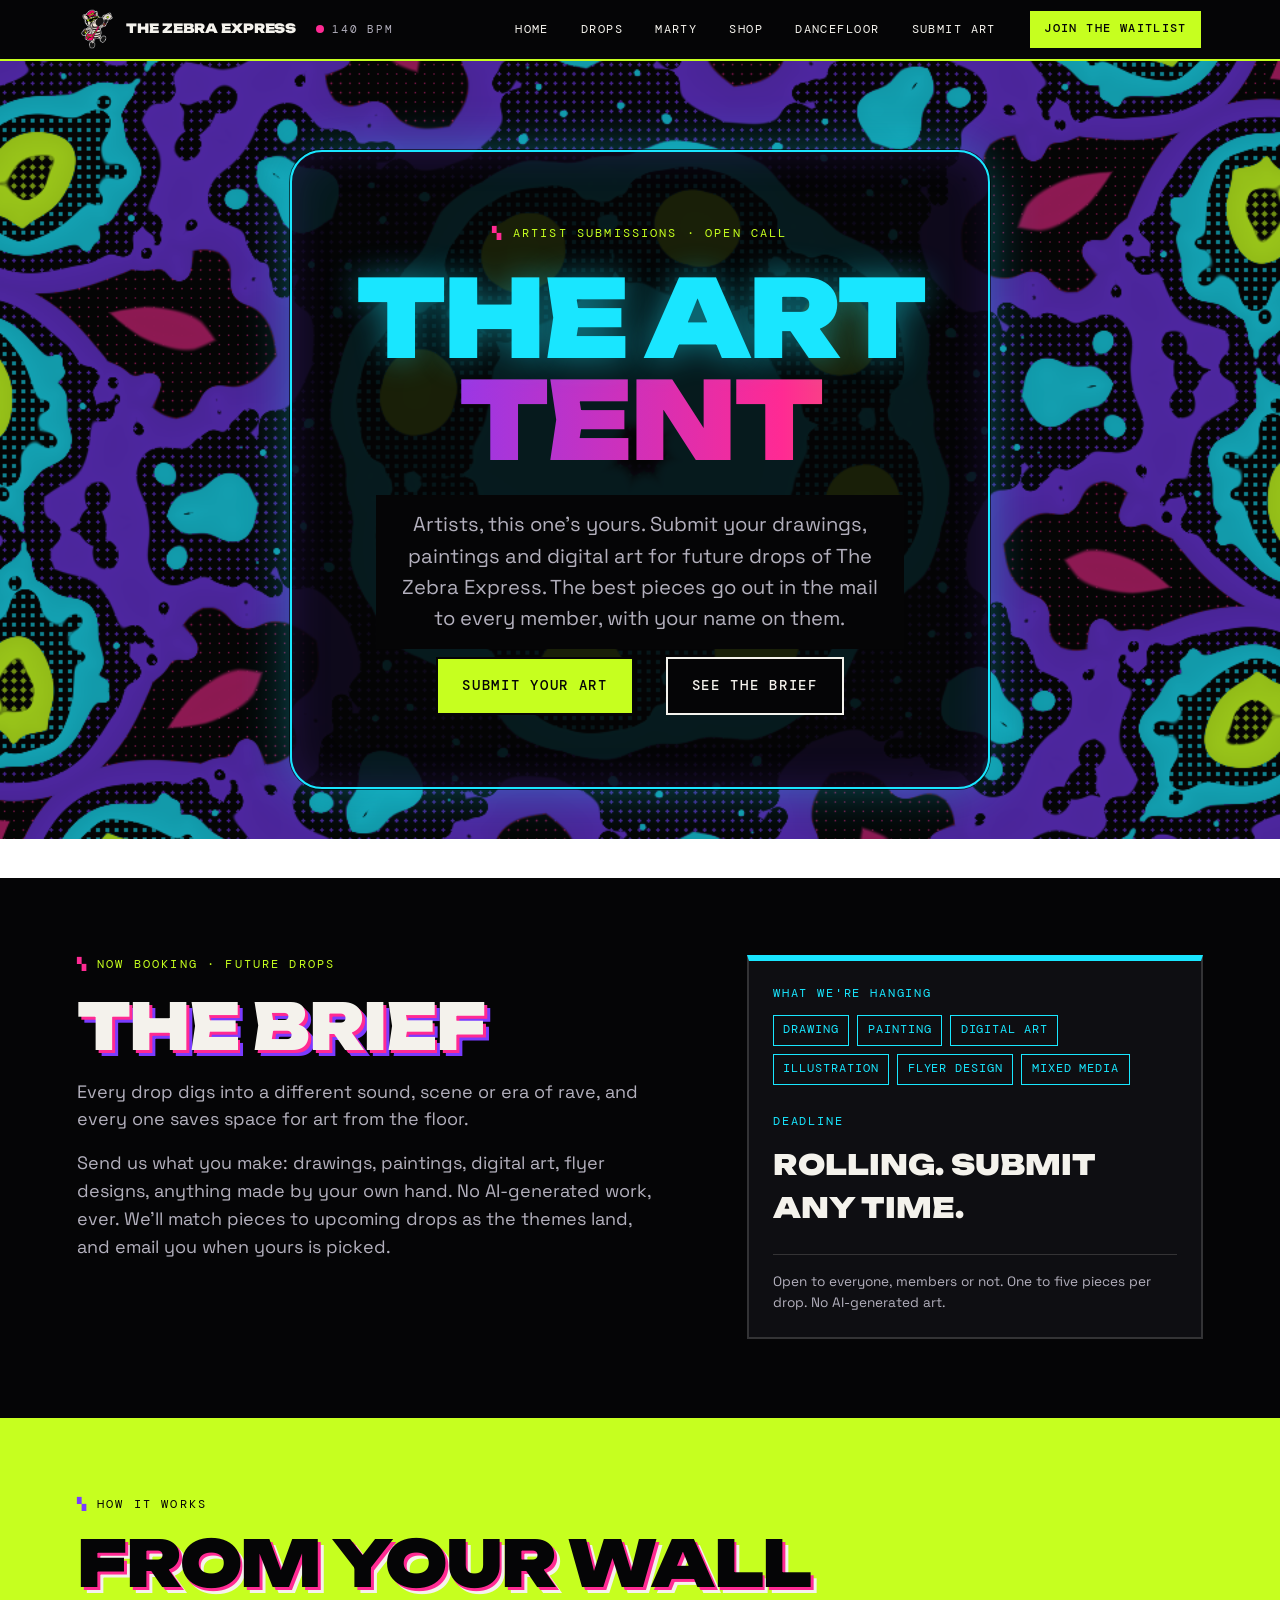
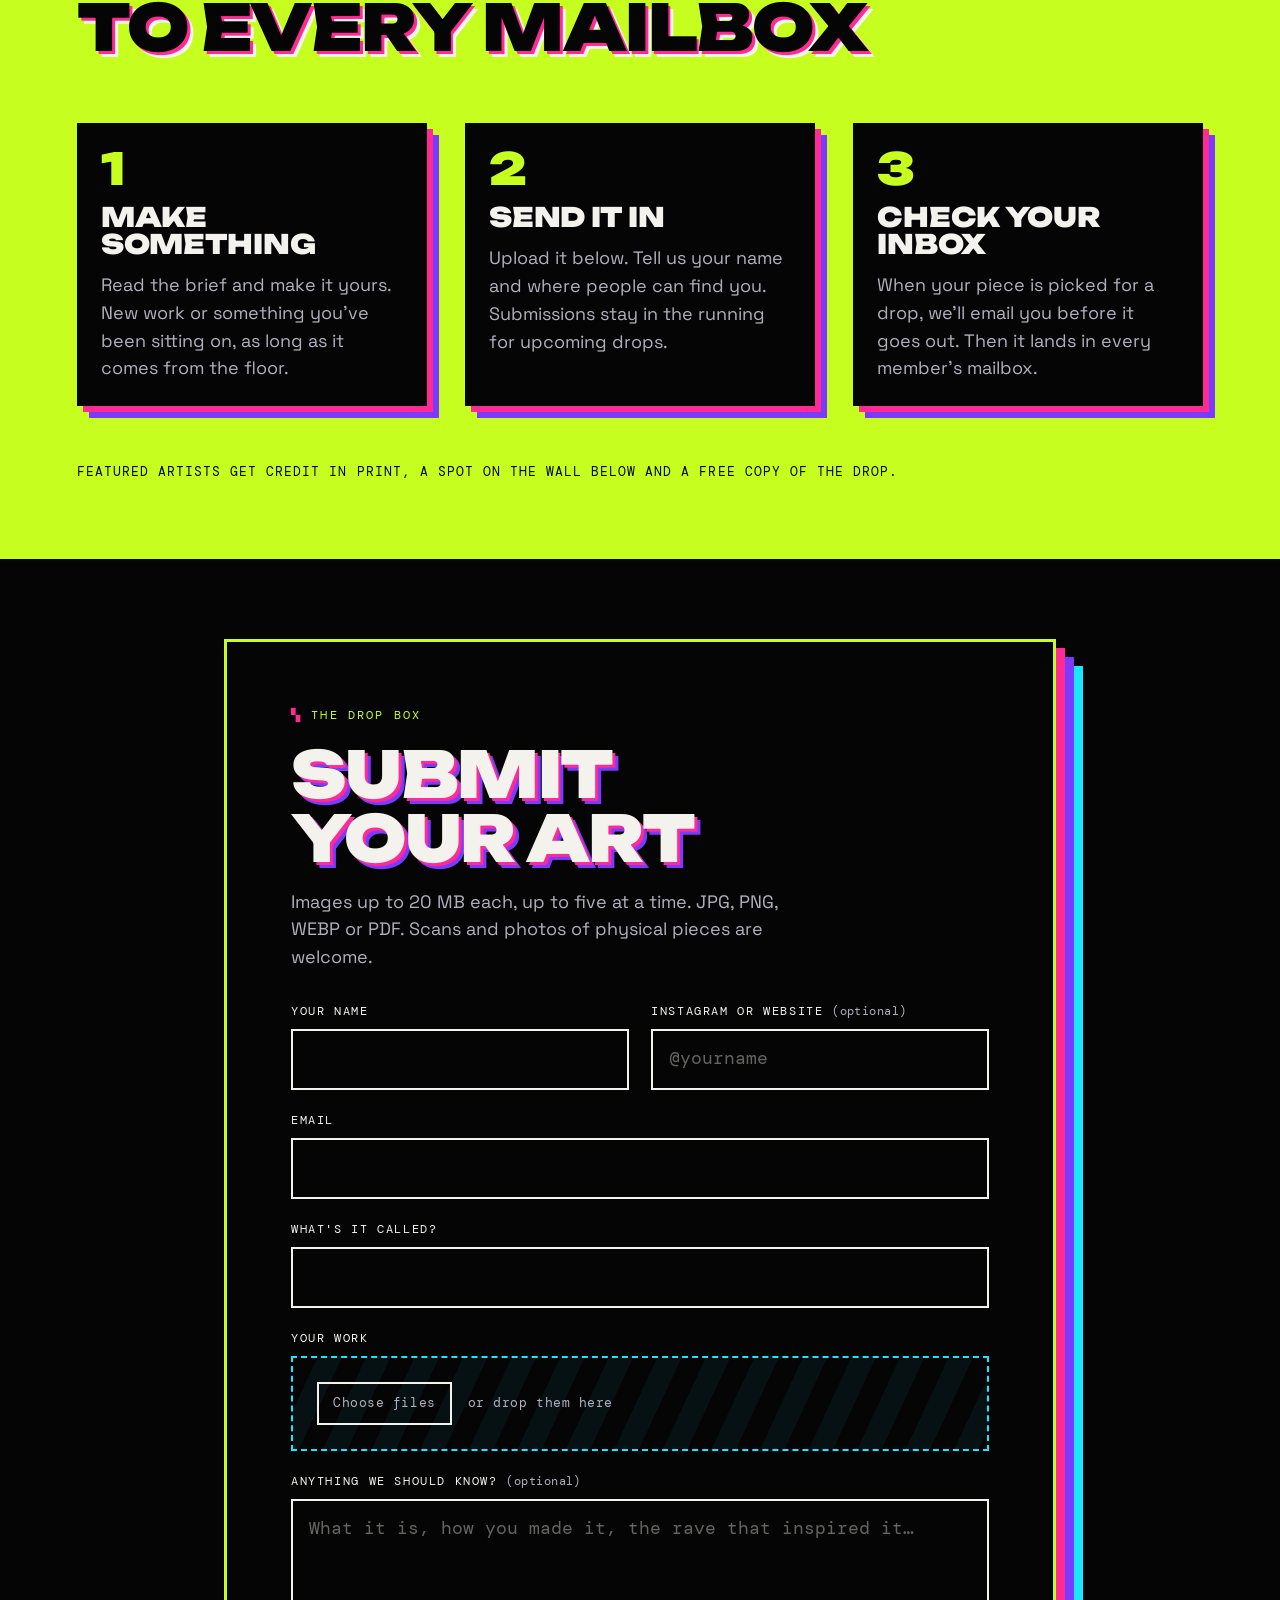
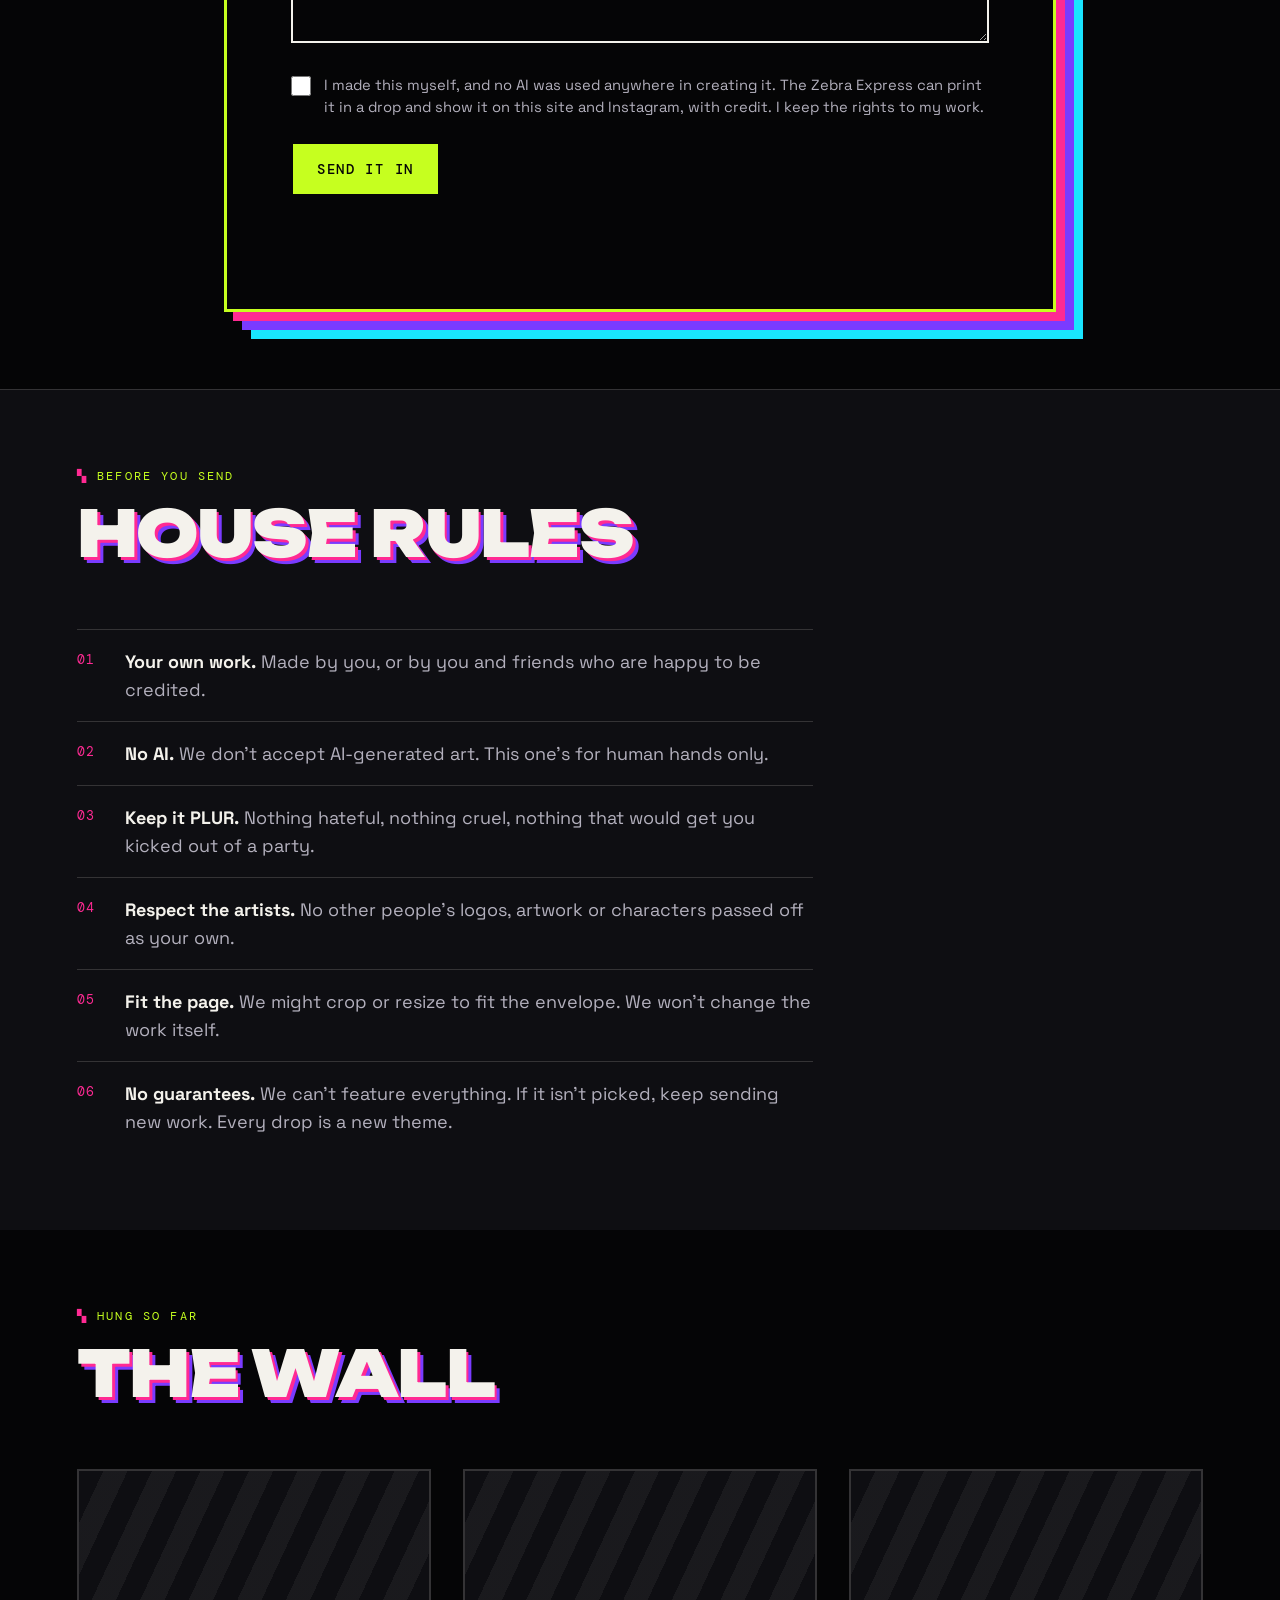
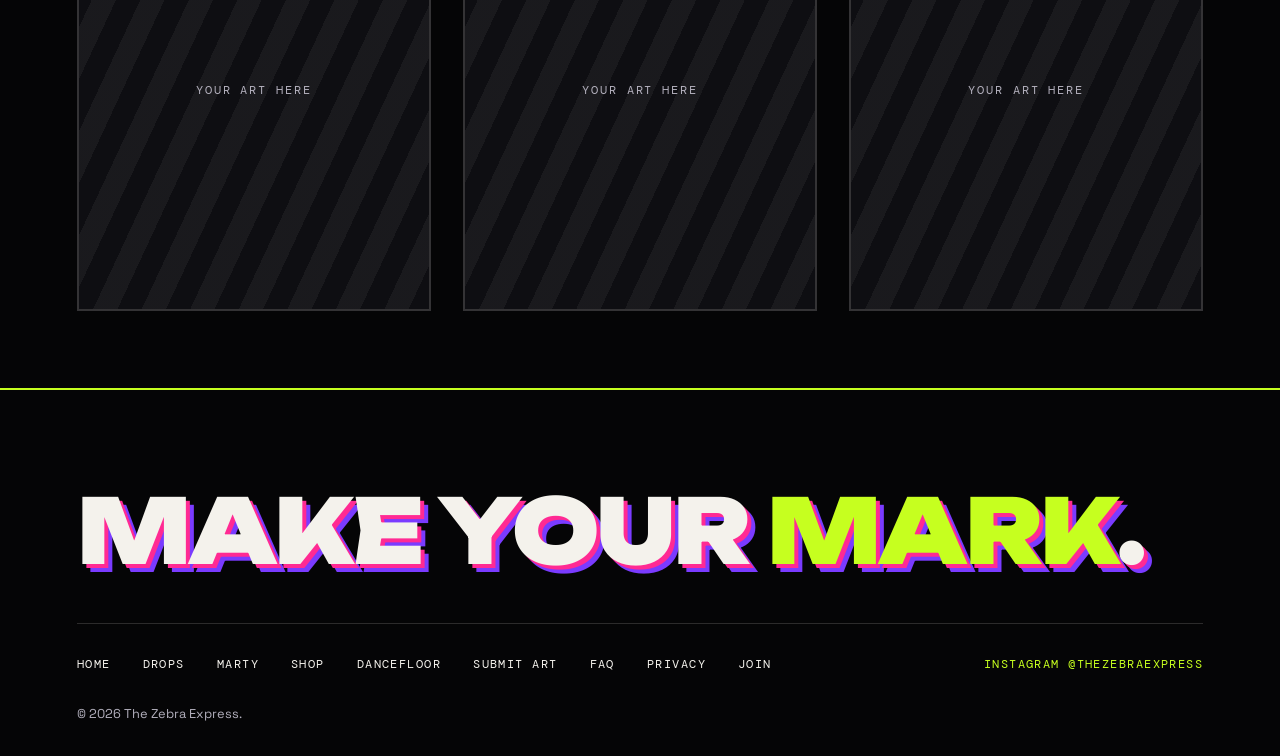
==== commit 81681a1c: "Rework the homepage hero and say "waitlist" plainly - Every join button says "Join the waitlist", an" ====
--- a/arttent.html
+++ b/arttent.html
@@ -22,7 +22,7 @@
   <link rel="preconnect" href="https://fonts.googleapis.com">
   <link rel="preconnect" href="https://fonts.gstatic.com" crossorigin>
   <link href="https://fonts.googleapis.com/css2?family=DM+Mono:wght@400;500&family=Space+Grotesk:wght@400;500;700&family=Unbounded:wght@500;900&display=swap" rel="stylesheet">
-  <link rel="stylesheet" href="styles.css?v=10">
+  <link rel="stylesheet" href="styles.css?v=40">
 </head>
 <body>
   <a class="skip" href="#main">Skip to content</a>
@@ -42,7 +42,7 @@
       <a href="shop.html">Shop</a>
       <a href="dancefloor.html">Dancefloor</a>
       <a href="arttent.html" aria-current="page">Submit art</a>
-      <a class="btn btn--small" href="index.html#join">Get on the route</a>
+      <a class="btn btn--small" href="index.html#join">Join the waitlist</a>
     </nav>
   </header>
 
--- a/styles.css
+++ b/styles.css
@@ -93,6 +93,27 @@
 
 /* ---------- Animated background ---------- */
 
+/* Film grain over the background: fixed noise, very faint, flickering slowly like projected film */
+.grain {
+  position: fixed;
+  inset: -50%;
+  z-index: -1;
+  pointer-events: none;
+  opacity: 0.11;
+  mix-blend-mode: overlay;
+  background-image: url("data:image/svg+xml,%3Csvg xmlns='http://www.w3.org/2000/svg' width='220' height='220'%3E%3Cfilter id='n'%3E%3CfeTurbulence type='fractalNoise' baseFrequency='0.85' numOctaves='3' stitchTiles='stitch'/%3E%3CfeColorMatrix values='0 0 0 0 1  0 0 0 0 1  0 0 0 0 1  0 0 0 1.6 -0.3'/%3E%3C/filter%3E%3Crect width='100%25' height='100%25' filter='url(%23n)'/%3E%3C/svg%3E");
+  animation: grain 1.2s steps(6) infinite;
+}
+@keyframes grain {
+  0% { transform: translate(0, 0); }
+  20% { transform: translate(-3%, 2%); }
+  40% { transform: translate(2%, -3%); }
+  60% { transform: translate(-2%, -1%); }
+  80% { transform: translate(3%, 3%); }
+  100% { transform: translate(0, 0); }
+}
+@media (prefers-reduced-motion: reduce) { .grain { animation: none; } }
+
 #trip {
   position: fixed;
   inset: 0;
@@ -123,16 +144,16 @@
   border: 2px solid var(--ink);
   border-radius: 0;
   padding: 1rem 1.5rem;
-  box-shadow: 4px 4px 0 var(--pink), 8px 8px 0 var(--uv);
+  box-shadow: 0 0 0 var(--pink), 0 0 0 var(--uv);   /* flat until hovered */
   cursor: pointer;
   transition: transform 0.12s ease, box-shadow 0.12s ease;
 }
-.btn:hover { transform: translate(-2px, -2px); box-shadow: 6px 6px 0 var(--pink), 12px 12px 0 var(--uv), 18px 18px 0 var(--cyan); }
-.btn:active { transform: translate(4px, 4px); box-shadow: 2px 2px 0 var(--pink); }
-.btn--small { white-space: nowrap; padding: 0.6rem 0.9rem; font-size: 0.72rem; box-shadow: 3px 3px 0 var(--pink); }
-.btn--small:hover { box-shadow: 4px 4px 0 var(--pink), 8px 8px 0 var(--uv); }
-.btn--ghost { background: var(--ink); color: var(--white); border-color: var(--white); box-shadow: none; }
-.btn--ghost:hover { background: var(--white); color: var(--ink); box-shadow: 6px 6px 0 var(--pink); }
+.btn:hover, .btn:focus-visible { transform: translate(-1px, -1px); box-shadow: 3px 3px 0 var(--pink), 6px 6px 0 var(--uv); }
+.btn:active { transform: translate(1px, 1px); box-shadow: 1px 1px 0 var(--pink), 1px 1px 0 var(--uv); }
+.btn--small { white-space: nowrap; padding: 0.6rem 0.9rem; font-size: 0.72rem; }
+.btn--small:hover, .btn--small:focus-visible { box-shadow: 2px 2px 0 var(--pink), 4px 4px 0 var(--uv); }
+.btn--ghost { background: var(--ink); color: var(--white); border-color: var(--white); }
+.btn--ghost:hover, .btn--ghost:focus-visible { background: var(--white); color: var(--ink); }
 
 /* ---------- Header ---------- */
 
@@ -286,21 +307,109 @@
 }
 .strip + .strip { margin-top: 0.08em; }
 .strip--acid { color: var(--acid); margin-left: clamp(0rem, 5vw, 5rem); }
+/* "Letters out." sits straight on the stripes, no box: a soft dark glow keeps it readable */
+.strip--acid {
+  background: none;
+  text-shadow: var(--echo), 0 0 0.35em rgb(5 5 6 / 0.85), 0 0 0.9em rgb(5 5 6 / 0.6);
+}
 
 .lede { max-width: 33rem; font-size: 1.12em; padding: 0.9rem 1.1rem; }
+/* The quieter second hero action: a frosted outline button, so "Join the waitlist" leads */
+.hero__actions .btn--quiet {
+  background: rgb(5 5 6 / 0.5);
+  -webkit-backdrop-filter: blur(10px);
+  backdrop-filter: blur(10px);
+  color: var(--white);
+  border: 1.5px solid rgb(244 242 236 / 0.55);
+  box-shadow: none;
+}
+.hero__actions .btn--quiet:hover, .hero__actions .btn--quiet:focus-visible {
+  transform: none;
+  box-shadow: none;
+  border-color: var(--acid);
+  color: var(--acid);
+}
+/* Homepage intro: a frosted panel with a neon edge, instead of a flat black box */
+.hero > .lede {
+  max-width: 34rem;
+  background: rgb(5 5 6 / 0.62);
+  -webkit-backdrop-filter: blur(14px) saturate(1.3);
+  backdrop-filter: blur(14px) saturate(1.3);
+  border: 1.5px solid var(--acid);
+  border-radius: 1rem;
+  padding: 1.1rem 1.3rem;
+  line-height: 1.5;
+}
+.hero > .lede strong { display: block; color: var(--acid); font-size: 1.12em; margin-bottom: 0.35rem; }
 
 .hero__actions { display: flex; flex-wrap: wrap; align-items: center; gap: 1.5rem; margin-top: 0.75rem; }
 
 .hero__marty {
-  position: absolute !important;
-  z-index: 1 !important;
+  position: absolute;
+  z-index: 1;
   right: clamp(-2rem, 2vw, 3rem);
   bottom: clamp(-1rem, 2vw, 3rem);
   width: clamp(13rem, 34vw, 31rem);
   aspect-ratio: 1;
-  animation: bob calc(var(--beat) * 4) ease-in-out infinite;
-}
+}
+.hero__dancer { position: absolute; inset: 0; animation: bob calc(var(--beat) * 4) ease-in-out infinite; }
 .hero__marty img { position: absolute; inset: 0; width: 100%; height: 100%; }
+/* Marty's nameplate: a sharp dark label centred under his dance area (it doesn't bob with him),
+   his name big on top and his job underneath */
+.hero__note {
+  position: absolute;
+  z-index: 3;
+  left: 50%;
+  top: 100%;
+  margin: 2.4rem 0 0;   /* clear of his lowest echo at the bottom of the bob */
+  transform: translateX(-50%);
+  display: grid;
+  justify-items: center;
+  gap: 0.3rem;
+  white-space: nowrap;
+  text-align: center;
+  background: rgb(5 5 6 / 0.85);   /* the stripes are bright on his side, so the label keeps a dark backing */
+  border: 1px solid rgb(198 255 31 / 0.6);
+  padding: 0.55rem 1rem 0.6rem;
+  text-decoration: none;
+  transition: border-color 0.15s ease, box-shadow 0.15s ease;
+}
+/* it links to Marty's page: the frame lights up on hover and keyboard focus */
+.hero__note:hover,
+.hero__note:focus-visible {
+  border-color: var(--acid);
+  box-shadow: 0 0 0 1px var(--acid), 0 0 18px rgb(198 255 31 / 0.35);
+  outline: none;
+}
+.hero__note b::after {
+  content: "→";
+  display: inline-block;
+  margin-left: 0.35em;
+  font-family: var(--mono);
+  font-weight: 500;
+  text-shadow: none;
+  transition: transform 0.15s ease;
+}
+.hero__note:hover b::after,
+.hero__note:focus-visible b::after { transform: translateX(0.2em); }
+.hero__note b {
+  font-family: var(--display);
+  font-weight: 900;
+  font-size: 1.15rem;
+  letter-spacing: 0.08em;
+  text-transform: uppercase;
+  line-height: 1;
+  color: var(--acid);
+  text-shadow: 0.06em 0.06em 0 var(--pink);
+}
+.hero__note span {
+  font-family: var(--mono);
+  font-weight: 500;
+  font-size: 0.66rem;
+  letter-spacing: 0.2em;
+  text-transform: uppercase;
+  color: var(--white);
+}
 .echo { opacity: 0.9; mix-blend-mode: screen; }
 .echo--1 { filter: hue-rotate(70deg) saturate(2); animation: trail1 calc(var(--beat) * 8) ease-in-out infinite; }
 .echo--2 { filter: hue-rotate(160deg) saturate(2); animation: trail2 calc(var(--beat) * 8) ease-in-out infinite; }
@@ -588,9 +697,92 @@
 @media (max-width: 860px) {
   .drop, .marty { grid-template-columns: minmax(0, 1fr); }
   .site-header nav a:not(.btn), .bpm { display: none; }
-  .hero { justify-content: flex-start; padding-bottom: clamp(15rem, 62vw, 24rem); }
-  .hero__marty { width: clamp(14rem, 62vw, 22rem); right: 0; bottom: 0; }
-  .strip--acid { margin-left: 0; }
+  .hero {
+    display: grid;
+    grid-template-columns: minmax(0, 1.05fr) minmax(0, 1fr);
+    align-items: start;
+    justify-content: normal;
+    gap: clamp(0.8rem, 3.8vw, 1.5rem) clamp(0.65rem, 4vw, 2rem);
+    min-height: 0;
+    padding-block: clamp(1.8rem, 7vw, 3.5rem) 1.4rem;
+  }
+  .hero::before {
+    content: "";
+    position: absolute;
+    inset: 0;
+    z-index: 0;
+    pointer-events: none;
+    background: linear-gradient(180deg, rgb(5 5 6 / 0.85) 0%, rgb(5 5 6 / 0.8) 53%, rgb(5 5 6 / 0.46) 76%, rgb(5 5 6 / 0.24) 100%);
+  }
+  .hero > .tag, .hero h1, .hero > .lede { grid-column: 1 / -1; }
+  .hero > .tag { background: none; padding: 0; font-size: clamp(0.62rem, 1.8vw, 0.75rem); letter-spacing: 0.12em; }
+  .hero h1 { font-size: clamp(1.75rem, 9.1vw, 4.75rem); line-height: 0.98; }
+  .hero .strip { background: none; padding: 0; margin-left: 0; }
+  .hero .strip + .strip { margin-top: 0.08em; }
+  .hero > .lede {
+    background: none;
+    backdrop-filter: none;
+    -webkit-backdrop-filter: none;
+    border: 0;
+    padding: 0;
+    font-size: clamp(0.92rem, 2.5vw, 1.12rem);
+    line-height: 1.45;
+  }
+  .hero > .lede strong { color: var(--white); font-size: 1.06em; margin-bottom: 0.25rem; text-wrap: balance; }
+  .hero__actions {
+    grid-column: 1;
+    grid-row: 4;
+    align-self: center;
+    flex-direction: column;
+    align-items: flex-start;
+    gap: 0.35rem;
+    margin: 0;
+  }
+  .hero__actions .btn {
+    display: inline-flex;
+    align-items: center;
+    min-height: 44px;
+    padding: 0.6rem clamp(0.45rem, 2.3vw, 1.1rem);
+    font-size: clamp(0.66rem, 2vw, 0.85rem);
+    letter-spacing: 0.05em;
+    white-space: nowrap;
+  }
+  .hero__actions .btn--quiet {
+    background: none;
+    backdrop-filter: none;
+    -webkit-backdrop-filter: none;
+    border-color: transparent;
+    padding-inline: 0.15rem;
+    text-shadow: 0 1px 4px var(--ink), 0 0 8px var(--ink);
+  }
+  .hero__actions .btn--quiet:hover, .hero__actions .btn--quiet:focus-visible {
+    border-color: transparent;
+    text-decoration: underline;
+    text-underline-offset: 0.3em;
+  }
+  .hero > .hero__marty {
+    position: relative;
+    inset: auto;
+    grid-column: 2;
+    grid-row: 4;
+    justify-self: end;
+    width: min(100%, 14.5rem);
+    aspect-ratio: auto;
+  }
+  .hero__dancer { position: relative; aspect-ratio: 1; }
+  .hero__note {
+    position: relative;
+    inset: auto;
+    transform: none;
+    min-height: 44px;
+    margin: 0.55rem 0 0;
+    padding: 0.4rem 0.25rem;
+    align-content: center;
+    gap: 0.2rem;
+    white-space: normal;
+  }
+  .hero__note b { font-size: clamp(0.8rem, 2.3vw, 1rem); }
+  .hero__note span { font-size: clamp(0.48rem, 1.35vw, 0.62rem); letter-spacing: 0.1em; }
   .frame { margin: 0 20px 20px 0; box-shadow: 6px 6px 0 var(--pink), 12px 12px 0 var(--uv), 18px 18px 0 var(--cyan); }
   .join__card { box-shadow: 6px 6px 0 var(--pink), 12px 12px 0 var(--uv); margin-right: 12px; }
   .marty__art { max-width: 26rem; }
@@ -608,17 +800,27 @@
   .label { grid-template-columns: minmax(0, 1fr); }
   .label div + div { border-left: 0; border-top: 1px solid var(--line); }
   .signup .btn { width: 100%; }
-  /* hero on phones: a smaller tag, smaller buttons stacked on the left, and Marty dancing beside them */
-  .hero { min-height: 0; padding-bottom: 2.5rem; }
-  .hero > .tag { font-size: 0.62rem; letter-spacing: 0.12em; }
-  .hero__actions { flex-direction: column; align-items: flex-start; gap: 1rem; max-width: 58%; }
-  .hero__actions .btn { padding: 0.75rem 0.95rem; font-size: 0.74rem; letter-spacing: 0.08em; box-shadow: 3px 3px 0 var(--pink), 6px 6px 0 var(--uv); }
-  .hero__marty { width: 46vw; right: -0.25rem; bottom: 1.25rem; }
+  .hero { row-gap: 0.75rem; padding-block: 1.5rem 1.1rem; }
+  .hero > .lede strong {
+    font-size: min(1.06em, calc((100vw - 2 * var(--pad) - 0.25rem) / 22));
+    text-wrap: wrap;
+  }
+  .hero__actions { align-self: start; margin-top: clamp(1.4rem, 8vw, 2.2rem); gap: 0.15rem; }
+  .hero__note {
+    width: fit-content;
+    max-width: 100%;
+    min-height: 38px;
+    margin: 0.4rem auto 0;
+    padding: 0.28rem 0.45rem;
+    gap: 0.12rem;
+  }
+  .hero__note b { font-size: 0.76rem; }
+  .hero__note span { font-size: 0.49rem; letter-spacing: 0.06em; }
 }
 
 @media (prefers-reduced-motion: reduce) {
   html { scroll-behavior: auto; }
-  .ticker__track, .bpm i, .hero__marty, .echo, .band img, .marty__art::before { animation: none; }
+  .ticker__track, .bpm i, .hero__marty, .hero__dancer, .echo, .band img, .marty__art::before { animation: none; }
   .echo--1 { transform: translate(-4%, 1.5%); }
   .echo--2 { transform: translate(-8%, 3%); }
   .echo--3 { transform: translate(-12%, 4.5%); }
@@ -1083,7 +1285,7 @@
   padding-top: 0.9rem;
 }
 .product__price { font-family: var(--mono); font-size: 1.35rem; color: var(--acid); }
-.product .btn { padding: 0.7rem 1rem; font-size: 0.75rem; box-shadow: 3px 3px 0 var(--pink); }
+.product .btn { padding: 0.7rem 1rem; font-size: 0.75rem; }
 .product .btn[aria-disabled="true"] {
   background: transparent;
   color: var(--dim);
@@ -1899,3 +2101,58 @@
 @media (prefers-reduced-motion: reduce) {
   .tent-hero__card, .tent-hero h1 span:last-child { animation: none; }
 }
+
+/* ==========================================================================
+   Homepage hero, desktop: a dark wash over the left half of the stripes, and
+   the headline, intro and links sitting straight on it (no boxes).
+   ========================================================================== */
+@media (min-width: 861px) {
+  .hero::before {
+    content: "";
+    position: absolute;
+    inset: 0;
+    z-index: 0;
+    pointer-events: none;
+    background: linear-gradient(90deg,
+      rgb(5 5 6 / 0.88) 0%,
+      rgb(5 5 6 / 0.82) 34%,
+      rgb(5 5 6 / 0.5) 52%,
+      rgb(5 5 6 / 0) 70%);
+  }
+  .hero > .tag { background: none; padding: 0; }
+  .hero h1 { line-height: 0.95; font-size: clamp(1.9rem, 6.7vw, 6.8rem); }   /* about 12% smaller than other pages' h1 */
+  /* the text group and Marty share one centre line: text down a little, Marty up */
+  .hero > .tag, .hero h1, .hero > .lede, .hero__actions { top: var(--hero-shift, 2.8rem); }
+  .hero .strip { background: none; padding: 0; margin-left: 0; }
+  .hero .strip + .strip { margin-top: 0.02em; }
+  .hero > .lede {
+    background: none;
+    -webkit-backdrop-filter: none;
+    backdrop-filter: none;
+    border: 0;
+    border-radius: 0;
+    padding: 0;
+    color: #dcd9e3;   /* a touch brighter than --dim, so it reads easily on the dark side */
+    max-width: 32rem;
+  }
+  .hero > .lede strong { color: var(--white); font-size: 1.18em; margin-bottom: 0.45rem; }
+  .hero__actions { gap: 2rem; margin-top: 0.5rem; }
+  /* the second action is just a text link next to the one button */
+  .hero__actions .btn--quiet {
+    background: none;
+    -webkit-backdrop-filter: none;
+    backdrop-filter: none;
+    border-color: transparent;
+    padding-inline: 0;
+  }
+  .hero__actions .btn--quiet:hover,
+  .hero__actions .btn--quiet:focus-visible { border-color: transparent; text-decoration: underline; text-underline-offset: 0.4em; }
+  /* Marty sits a little higher, with his name tag underneath */
+  /* Marty and his nameplate, as one group, are centred on the same line as the text */
+  .hero__marty { bottom: auto; top: calc(50% + var(--hero-shift, 2.8rem) - 4rem); transform: translateY(-50%); }
+}
+
+/* Wider page margins on large desktops, for a more editorial feel (about 96px at 1600px wide) */
+@media (min-width: 1280px) {
+  :root { --pad: clamp(3.5rem, 6vw, 6rem); }
+}
